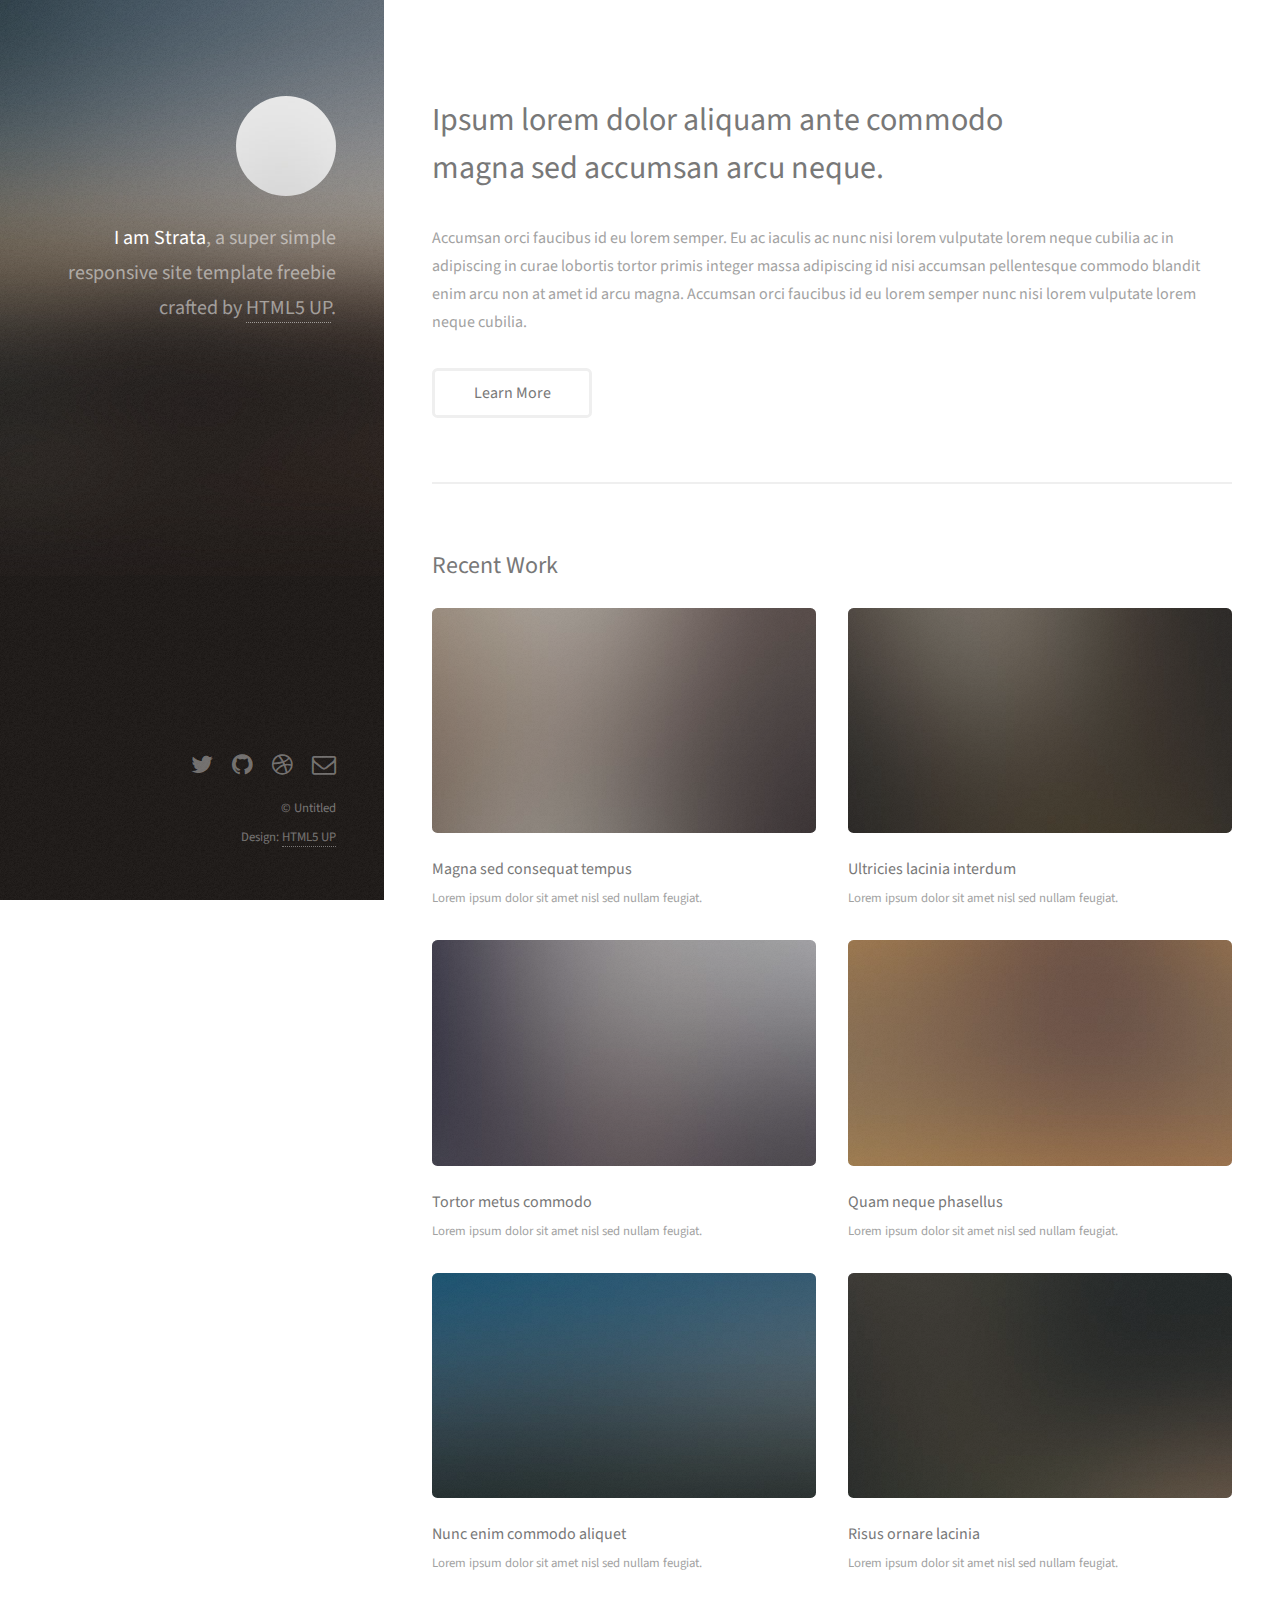
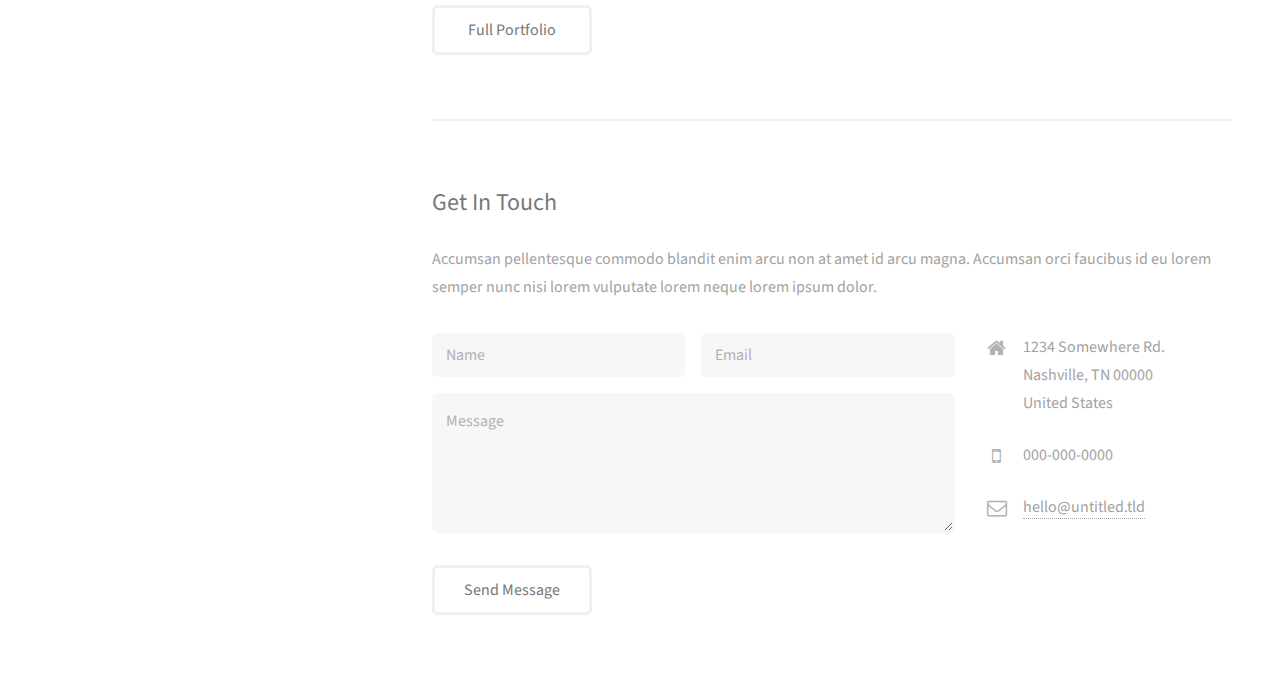
==== index.html @ 6b1bc1fa ":tada: initial commiy" ====
<!DOCTYPE HTML>
<!--
	Strata by HTML5 UP
	html5up.net | @ajlkn
	Free for personal and commercial use under the CCA 3.0 license (html5up.net/license)
-->
<html>
	<head>
		<title>Strata by HTML5 UP</title>
		<meta charset="utf-8" />
		<meta name="viewport" content="width=device-width, initial-scale=1, user-scalable=no" />
		<link rel="stylesheet" href="assets/css/main.css" />
	</head>
	<body class="is-preload">

		<!-- Header -->
			<header id="header">
				<div class="inner">
					<a href="#" class="image avatar"><img src="images/avatar.jpg" alt="" /></a>
					<h1><strong>I am Strata</strong>, a super simple<br />
					responsive site template freebie<br />
					crafted by <a href="http://html5up.net">HTML5 UP</a>.</h1>
				</div>
			</header>

		<!-- Main -->
			<div id="main">

				<!-- One -->
					<section id="one">
						<header class="major">
							<h2>Ipsum lorem dolor aliquam ante commodo<br />
							magna sed accumsan arcu neque.</h2>
						</header>
						<p>Accumsan orci faucibus id eu lorem semper. Eu ac iaculis ac nunc nisi lorem vulputate lorem neque cubilia ac in adipiscing in curae lobortis tortor primis integer massa adipiscing id nisi accumsan pellentesque commodo blandit enim arcu non at amet id arcu magna. Accumsan orci faucibus id eu lorem semper nunc nisi lorem vulputate lorem neque cubilia.</p>
						<ul class="actions">
							<li><a href="#" class="button">Learn More</a></li>
						</ul>
					</section>

				<!-- Two -->
					<section id="two">
						<h2>Recent Work</h2>
						<div class="row">
							<article class="col-6 col-12-xsmall work-item">
								<a href="images/fulls/01.jpg" class="image fit thumb"><img src="images/thumbs/01.jpg" alt="" /></a>
								<h3>Magna sed consequat tempus</h3>
								<p>Lorem ipsum dolor sit amet nisl sed nullam feugiat.</p>
							</article>
							<article class="col-6 col-12-xsmall work-item">
								<a href="images/fulls/02.jpg" class="image fit thumb"><img src="images/thumbs/02.jpg" alt="" /></a>
								<h3>Ultricies lacinia interdum</h3>
								<p>Lorem ipsum dolor sit amet nisl sed nullam feugiat.</p>
							</article>
							<article class="col-6 col-12-xsmall work-item">
								<a href="images/fulls/03.jpg" class="image fit thumb"><img src="images/thumbs/03.jpg" alt="" /></a>
								<h3>Tortor metus commodo</h3>
								<p>Lorem ipsum dolor sit amet nisl sed nullam feugiat.</p>
							</article>
							<article class="col-6 col-12-xsmall work-item">
								<a href="images/fulls/04.jpg" class="image fit thumb"><img src="images/thumbs/04.jpg" alt="" /></a>
								<h3>Quam neque phasellus</h3>
								<p>Lorem ipsum dolor sit amet nisl sed nullam feugiat.</p>
							</article>
							<article class="col-6 col-12-xsmall work-item">
								<a href="images/fulls/05.jpg" class="image fit thumb"><img src="images/thumbs/05.jpg" alt="" /></a>
								<h3>Nunc enim commodo aliquet</h3>
								<p>Lorem ipsum dolor sit amet nisl sed nullam feugiat.</p>
							</article>
							<article class="col-6 col-12-xsmall work-item">
								<a href="images/fulls/06.jpg" class="image fit thumb"><img src="images/thumbs/06.jpg" alt="" /></a>
								<h3>Risus ornare lacinia</h3>
								<p>Lorem ipsum dolor sit amet nisl sed nullam feugiat.</p>
							</article>
						</div>
						<ul class="actions">
							<li><a href="#" class="button">Full Portfolio</a></li>
						</ul>
					</section>

				<!-- Three -->
					<section id="three">
						<h2>Get In Touch</h2>
						<p>Accumsan pellentesque commodo blandit enim arcu non at amet id arcu magna. Accumsan orci faucibus id eu lorem semper nunc nisi lorem vulputate lorem neque lorem ipsum dolor.</p>
						<div class="row">
							<div class="col-8 col-12-small">
								<form method="post" action="#">
									<div class="row gtr-uniform gtr-50">
										<div class="col-6 col-12-xsmall"><input type="text" name="name" id="name" placeholder="Name" /></div>
										<div class="col-6 col-12-xsmall"><input type="email" name="email" id="email" placeholder="Email" /></div>
										<div class="col-12"><textarea name="message" id="message" placeholder="Message" rows="4"></textarea></div>
									</div>
								</form>
								<ul class="actions">
									<li><input type="submit" value="Send Message" /></li>
								</ul>
							</div>
							<div class="col-4 col-12-small">
								<ul class="labeled-icons">
									<li>
										<h3 class="icon fa-home"><span class="label">Address</span></h3>
										1234 Somewhere Rd.<br />
										Nashville, TN 00000<br />
										United States
									</li>
									<li>
										<h3 class="icon fa-mobile"><span class="label">Phone</span></h3>
										000-000-0000
									</li>
									<li>
										<h3 class="icon fa-envelope-o"><span class="label">Email</span></h3>
										<a href="#">hello@untitled.tld</a>
									</li>
								</ul>
							</div>
						</div>
					</section>

				<!-- Four -->
				<!--
					<section id="four">
						<h2>Elements</h2>

						<section>
							<h4>Text</h4>
							<p>This is <b>bold</b> and this is <strong>strong</strong>. This is <i>italic</i> and this is <em>emphasized</em>.
							This is <sup>superscript</sup> text and this is <sub>subscript</sub> text.
							This is <u>underlined</u> and this is code: <code>for (;;) { ... }</code>. Finally, <a href="#">this is a link</a>.</p>
							<hr />
							<header>
								<h4>Heading with a Subtitle</h4>
								<p>Lorem ipsum dolor sit amet nullam id egestas urna aliquam</p>
							</header>
							<p>Nunc lacinia ante nunc ac lobortis. Interdum adipiscing gravida odio porttitor sem non mi integer non faucibus ornare mi ut ante amet placerat aliquet. Volutpat eu sed ante lacinia sapien lorem accumsan varius montes viverra nibh in adipiscing blandit tempus accumsan.</p>
							<header>
								<h5>Heading with a Subtitle</h5>
								<p>Lorem ipsum dolor sit amet nullam id egestas urna aliquam</p>
							</header>
							<p>Nunc lacinia ante nunc ac lobortis. Interdum adipiscing gravida odio porttitor sem non mi integer non faucibus ornare mi ut ante amet placerat aliquet. Volutpat eu sed ante lacinia sapien lorem accumsan varius montes viverra nibh in adipiscing blandit tempus accumsan.</p>
							<hr />
							<h2>Heading Level 2</h2>
							<h3>Heading Level 3</h3>
							<h4>Heading Level 4</h4>
							<h5>Heading Level 5</h5>
							<h6>Heading Level 6</h6>
							<hr />
							<h5>Blockquote</h5>
							<blockquote>Fringilla nisl. Donec accumsan interdum nisi, quis tincidunt felis sagittis eget tempus euismod. Vestibulum ante ipsum primis in faucibus vestibulum. Blandit adipiscing eu felis iaculis volutpat ac adipiscing accumsan faucibus. Vestibulum ante ipsum primis in faucibus lorem ipsum dolor sit amet nullam adipiscing eu felis.</blockquote>
							<h5>Preformatted</h5>
							<pre><code>i = 0;

while (!deck.isInOrder()) {
print 'Iteration ' + i;
deck.shuffle();
i++;
}

print 'It took ' + i + ' iterations to sort the deck.';</code></pre>
						</section>

						<section>
							<h4>Lists</h4>
							<div class="row">
								<div class="col-6 col-12-xsmall">
									<h5>Unordered</h5>
									<ul>
										<li>Dolor pulvinar etiam magna etiam.</li>
										<li>Sagittis adipiscing lorem eleifend.</li>
										<li>Felis enim feugiat dolore viverra.</li>
									</ul>
									<h5>Alternate</h5>
									<ul class="alt">
										<li>Dolor pulvinar etiam magna etiam.</li>
										<li>Sagittis adipiscing lorem eleifend.</li>
										<li>Felis enim feugiat dolore viverra.</li>
									</ul>
								</div>
								<div class="col-6 col-12-xsmall">
									<h5>Ordered</h5>
									<ol>
										<li>Dolor pulvinar etiam magna etiam.</li>
										<li>Etiam vel felis at lorem sed viverra.</li>
										<li>Felis enim feugiat dolore viverra.</li>
										<li>Dolor pulvinar etiam magna etiam.</li>
										<li>Etiam vel felis at lorem sed viverra.</li>
										<li>Felis enim feugiat dolore viverra.</li>
									</ol>
									<h5>Icons</h5>
									<ul class="icons">
										<li><a href="#" class="icon fa-twitter"><span class="label">Twitter</span></a></li>
										<li><a href="#" class="icon fa-facebook"><span class="label">Facebook</span></a></li>
										<li><a href="#" class="icon fa-instagram"><span class="label">Instagram</span></a></li>
										<li><a href="#" class="icon fa-github"><span class="label">Github</span></a></li>
										<li><a href="#" class="icon fa-dribbble"><span class="label">Dribbble</span></a></li>
										<li><a href="#" class="icon fa-tumblr"><span class="label">Tumblr</span></a></li>
									</ul>
								</div>
							</div>
							<h5>Actions</h5>
							<ul class="actions">
								<li><a href="#" class="button primary">Default</a></li>
								<li><a href="#" class="button">Default</a></li>
							</ul>
							<ul class="actions small">
								<li><a href="#" class="button primary small">Small</a></li>
								<li><a href="#" class="button small">Small</a></li>
							</ul>
							<div class="row">
								<div class="col-6 col-12-small">
									<ul class="actions stacked">
										<li><a href="#" class="button primary">Default</a></li>
										<li><a href="#" class="button">Default</a></li>
									</ul>
								</div>
								<div class="col-6 col-12-small">
									<ul class="actions stacked">
										<li><a href="#" class="button primary small">Small</a></li>
										<li><a href="#" class="button small">Small</a></li>
									</ul>
								</div>
								<div class="col-6 col-12-small">
									<ul class="actions stacked">
										<li><a href="#" class="button primary fit">Default</a></li>
										<li><a href="#" class="button fit">Default</a></li>
									</ul>
								</div>
								<div class="col-6 col-12-small">
									<ul class="actions stacked">
										<li><a href="#" class="button primary small fit">Small</a></li>
										<li><a href="#" class="button small fit">Small</a></li>
									</ul>
								</div>
							</div>
						</section>

						<section>
							<h4>Table</h4>
							<h5>Default</h5>
							<div class="table-wrapper">
								<table>
									<thead>
										<tr>
											<th>Name</th>
											<th>Description</th>
											<th>Price</th>
										</tr>
									</thead>
									<tbody>
										<tr>
											<td>Item One</td>
											<td>Ante turpis integer aliquet porttitor.</td>
											<td>29.99</td>
										</tr>
										<tr>
											<td>Item Two</td>
											<td>Vis ac commodo adipiscing arcu aliquet.</td>
											<td>19.99</td>
										</tr>
										<tr>
											<td>Item Three</td>
											<td> Morbi faucibus arcu accumsan lorem.</td>
											<td>29.99</td>
										</tr>
										<tr>
											<td>Item Four</td>
											<td>Vitae integer tempus condimentum.</td>
											<td>19.99</td>
										</tr>
										<tr>
											<td>Item Five</td>
											<td>Ante turpis integer aliquet porttitor.</td>
											<td>29.99</td>
										</tr>
									</tbody>
									<tfoot>
										<tr>
											<td colspan="2"></td>
											<td>100.00</td>
										</tr>
									</tfoot>
								</table>
							</div>

							<h5>Alternate</h5>
							<div class="table-wrapper">
								<table class="alt">
									<thead>
										<tr>
											<th>Name</th>
											<th>Description</th>
											<th>Price</th>
										</tr>
									</thead>
									<tbody>
										<tr>
											<td>Item One</td>
											<td>Ante turpis integer aliquet porttitor.</td>
											<td>29.99</td>
										</tr>
										<tr>
											<td>Item Two</td>
											<td>Vis ac commodo adipiscing arcu aliquet.</td>
											<td>19.99</td>
										</tr>
										<tr>
											<td>Item Three</td>
											<td> Morbi faucibus arcu accumsan lorem.</td>
											<td>29.99</td>
										</tr>
										<tr>
											<td>Item Four</td>
											<td>Vitae integer tempus condimentum.</td>
											<td>19.99</td>
										</tr>
										<tr>
											<td>Item Five</td>
											<td>Ante turpis integer aliquet porttitor.</td>
											<td>29.99</td>
										</tr>
									</tbody>
									<tfoot>
										<tr>
											<td colspan="2"></td>
											<td>100.00</td>
										</tr>
									</tfoot>
								</table>
							</div>
						</section>

						<section>
							<h4>Buttons</h4>
							<ul class="actions">
								<li><a href="#" class="button primary">Primary</a></li>
								<li><a href="#" class="button">Default</a></li>
							</ul>
							<ul class="actions">
								<li><a href="#" class="button large">Large</a></li>
								<li><a href="#" class="button">Default</a></li>
								<li><a href="#" class="button small">Small</a></li>
							</ul>
							<ul class="actions fit">
								<li><a href="#" class="button primary fit">Fit</a></li>
								<li><a href="#" class="button fit">Fit</a></li>
							</ul>
							<ul class="actions fit small">
								<li><a href="#" class="button primary fit small">Fit + Small</a></li>
								<li><a href="#" class="button fit small">Fit + Small</a></li>
							</ul>
							<ul class="actions">
								<li><a href="#" class="button primary icon fa-download">Icon</a></li>
								<li><a href="#" class="button icon fa-download">Icon</a></li>
							</ul>
							<ul class="actions">
								<li><span class="button primary disabled">Primary</span></li>
								<li><span class="button disabled">Default</span></li>
							</ul>
						</section>

						<section>
							<h4>Form</h4>
							<form method="post" action="#">
								<div class="row gtr-uniform gtr-50">
									<div class="col-6 col-12-xsmall">
										<input type="text" name="demo-name" id="demo-name" value="" placeholder="Name" />
									</div>
									<div class="col-6 col-12-xsmall">
										<input type="email" name="demo-email" id="demo-email" value="" placeholder="Email" />
									</div>
									<div class="col-12">
										<select name="demo-category" id="demo-category">
											<option value="">- Category -</option>
											<option value="1">Manufacturing</option>
											<option value="1">Shipping</option>
											<option value="1">Administration</option>
											<option value="1">Human Resources</option>
										</select>
									</div>
									<div class="col-4 col-12-small">
										<input type="radio" id="demo-priority-low" name="demo-priority" checked>
										<label for="demo-priority-low">Low Priority</label>
									</div>
									<div class="col-4 col-12-small">
										<input type="radio" id="demo-priority-normal" name="demo-priority">
										<label for="demo-priority-normal">Normal Priority</label>
									</div>
									<div class="col-4 col-12-small">
										<input type="radio" id="demo-priority-high" name="demo-priority">
										<label for="demo-priority-high">High Priority</label>
									</div>
									<div class="col-6 col-12-small">
										<input type="checkbox" id="demo-copy" name="demo-copy">
										<label for="demo-copy">Email me a copy of this message</label>
									</div>
									<div class="col-6 col-12-small">
										<input type="checkbox" id="demo-human" name="demo-human" checked>
										<label for="demo-human">I am a human and not a robot</label>
									</div>
									<div class="col-12">
										<textarea name="demo-message" id="demo-message" placeholder="Enter your message" rows="6"></textarea>
									</div>
									<div class="col-12">
										<ul class="actions">
											<li><input type="submit" value="Send Message" class="primary" /></li>
											<li><input type="reset" value="Reset" /></li>
										</ul>
									</div>
								</div>
							</form>
						</section>

						<section>
							<h4>Image</h4>
							<h5>Fit</h5>
							<div class="box alt">
								<div class="row gtr-50 gtr-uniform">
									<div class="col-12"><span class="image fit"><img src="images/fulls/05.jpg" alt="" /></span></div>
									<div class="col-4"><span class="image fit"><img src="images/thumbs/01.jpg" alt="" /></span></div>
									<div class="col-4"><span class="image fit"><img src="images/thumbs/02.jpg" alt="" /></span></div>
									<div class="col-4"><span class="image fit"><img src="images/thumbs/03.jpg" alt="" /></span></div>
									<div class="col-4"><span class="image fit"><img src="images/thumbs/04.jpg" alt="" /></span></div>
									<div class="col-4"><span class="image fit"><img src="images/thumbs/05.jpg" alt="" /></span></div>
									<div class="col-4"><span class="image fit"><img src="images/thumbs/06.jpg" alt="" /></span></div>
									<div class="col-4"><span class="image fit"><img src="images/thumbs/03.jpg" alt="" /></span></div>
									<div class="col-4"><span class="image fit"><img src="images/thumbs/02.jpg" alt="" /></span></div>
									<div class="col-4"><span class="image fit"><img src="images/thumbs/01.jpg" alt="" /></span></div>
								</div>
							</div>
							<h5>Left &amp; Right</h5>
							<p><span class="image left"><img src="images/avatar.jpg" alt="" /></span>Fringilla nisl. Donec accumsan interdum nisi, quis tincidunt felis sagittis eget. tempus euismod. Vestibulum ante ipsum primis in faucibus vestibulum. Blandit adipiscing eu felis iaculis volutpat ac adipiscing accumsan eu faucibus. Integer ac pellentesque praesent tincidunt felis sagittis eget. tempus euismod. Vestibulum ante ipsum primis in faucibus vestibulum. Blandit adipiscing eu felis iaculis volutpat ac adipiscing accumsan eu faucibus. Integer ac pellentesque praesent. Donec accumsan interdum nisi, quis tincidunt felis sagittis eget. tempus euismod. Vestibulum ante ipsum primis in faucibus vestibulum. Blandit adipiscing eu felis iaculis volutpat ac adipiscing accumsan eu faucibus. Integer ac pellentesque praesent tincidunt felis sagittis eget. tempus euismod. Vestibulum ante ipsum primis in faucibus vestibulum. Blandit adipiscing eu felis iaculis volutpat ac adipiscing accumsan eu faucibus. Integer ac pellentesque praesent.</p>
							<p><span class="image right"><img src="images/avatar.jpg" alt="" /></span>Fringilla nisl. Donec accumsan interdum nisi, quis tincidunt felis sagittis eget. tempus euismod. Vestibulum ante ipsum primis in faucibus vestibulum. Blandit adipiscing eu felis iaculis volutpat ac adipiscing accumsan eu faucibus. Integer ac pellentesque praesent tincidunt felis sagittis eget. tempus euismod. Vestibulum ante ipsum primis in faucibus vestibulum. Blandit adipiscing eu felis iaculis volutpat ac adipiscing accumsan eu faucibus. Integer ac pellentesque praesent. Donec accumsan interdum nisi, quis tincidunt felis sagittis eget. tempus euismod. Vestibulum ante ipsum primis in faucibus vestibulum. Blandit adipiscing eu felis iaculis volutpat ac adipiscing accumsan eu faucibus. Integer ac pellentesque praesent tincidunt felis sagittis eget. tempus euismod. Vestibulum ante ipsum primis in faucibus vestibulum. Blandit adipiscing eu felis iaculis volutpat ac adipiscing accumsan eu faucibus. Integer ac pellentesque praesent.</p>
						</section>

					</section>
				-->

			</div>

		<!-- Footer -->
			<footer id="footer">
				<div class="inner">
					<ul class="icons">
						<li><a href="#" class="icon fa-twitter"><span class="label">Twitter</span></a></li>
						<li><a href="#" class="icon fa-github"><span class="label">Github</span></a></li>
						<li><a href="#" class="icon fa-dribbble"><span class="label">Dribbble</span></a></li>
						<li><a href="#" class="icon fa-envelope-o"><span class="label">Email</span></a></li>
					</ul>
					<ul class="copyright">
						<li>&copy; Untitled</li><li>Design: <a href="http://html5up.net">HTML5 UP</a></li>
					</ul>
				</div>
			</footer>

		<!-- Scripts -->
			<script src="assets/js/jquery.min.js"></script>
			<script src="assets/js/jquery.poptrox.min.js"></script>
			<script src="assets/js/browser.min.js"></script>
			<script src="assets/js/breakpoints.min.js"></script>
			<script src="assets/js/util.js"></script>
			<script src="assets/js/main.js"></script>

	</body>
</html>
---- assets/css/main.css ----
@import url("font-awesome.min.css");
@import url("https://fonts.googleapis.com/css?family=Source+Sans+Pro:400,400italic");

/*
	Strata by HTML5 UP
	html5up.net | @ajlkn
	Free for personal and commercial use under the CCA 3.0 license (html5up.net/license)
*/

html, body, div, span, applet, object,
iframe, h1, h2, h3, h4, h5, h6, p, blockquote,
pre, a, abbr, acronym, address, big, cite,
code, del, dfn, em, img, ins, kbd, q, s, samp,
small, strike, strong, sub, sup, tt, var, b,
u, i, center, dl, dt, dd, ol, ul, li, fieldset,
form, label, legend, table, caption, tbody,
tfoot, thead, tr, th, td, article, aside,
canvas, details, embed, figure, figcaption,
footer, header, hgroup, menu, nav, output, ruby,
section, summary, time, mark, audio, video {
	margin: 0;
	padding: 0;
	border: 0;
	font-size: 100%;
	font: inherit;
	vertical-align: baseline;}

article, aside, details, figcaption, figure,
footer, header, hgroup, menu, nav, section {
	display: block;}

body {
	line-height: 1;
}

ol, ul {
	list-style: none;
}

blockquote, q {
	quotes: none;
}

	blockquote:before, blockquote:after, q:before, q:after {
		content: '';
		content: none;
	}

table {
	border-collapse: collapse;
	border-spacing: 0;
}

body {
	-webkit-text-size-adjust: none;
}

mark {
	background-color: transparent;
	color: inherit;
}

input::-moz-focus-inner {
	border: 0;
	padding: 0;
}

input, select, textarea {
	-moz-appearance: none;
	-webkit-appearance: none;
	-ms-appearance: none;
	appearance: none;
}

/* Basic */

	html {
		box-sizing: border-box;
	}

	*, *:before, *:after {
		box-sizing: inherit;
	}

	body {
		background: #fff;
	}

		body.is-preload *, body.is-preload *:before, body.is-preload *:after {
			-moz-animation: none !important;
			-webkit-animation: none !important;
			-ms-animation: none !important;
			animation: none !important;
			-moz-transition: none !important;
			-webkit-transition: none !important;
			-ms-transition: none !important;
			transition: none !important;
		}

	body, input, select, textarea {
		color: #a2a2a2;
		font-family: "Source Sans Pro", Helvetica, sans-serif;
		font-size: 16pt;
		font-weight: 400;
		line-height: 1.75em;
	}

	a {
		-moz-transition: color 0.2s ease-in-out, border-color 0.2s ease-in-out;
		-webkit-transition: color 0.2s ease-in-out, border-color 0.2s ease-in-out;
		-ms-transition: color 0.2s ease-in-out, border-color 0.2s ease-in-out;
		transition: color 0.2s ease-in-out, border-color 0.2s ease-in-out;
		border-bottom: dotted 1px;
		color: #49bf9d;
		text-decoration: none;
	}

		a:hover {
			border-bottom-color: transparent;
			color: #49bf9d !important;
			text-decoration: none;
		}

	strong, b {
		color: #787878;
		font-weight: 400;
	}

	em, i {
		font-style: italic;
	}

	p {
		margin: 0 0 2em 0;
	}

	h1, h2, h3, h4, h5, h6 {
		color: #787878;
		font-weight: 400;
		line-height: 1em;
		margin: 0 0 1em 0;
	}

		h1 a, h2 a, h3 a, h4 a, h5 a, h6 a {
			color: inherit;
			text-decoration: none;
		}

	h1 {
		font-size: 2em;
		line-height: 1.5em;
	}

	h2 {
		font-size: 1.5em;
		line-height: 1.5em;
	}

	h3 {
		font-size: 1.25em;
		line-height: 1.5em;
	}

	h4 {
		font-size: 1.1em;
		line-height: 1.5em;
	}

	h5 {
		font-size: 0.9em;
		line-height: 1.5em;
	}

	h6 {
		font-size: 0.7em;
		line-height: 1.5em;
	}

	sub {
		font-size: 0.8em;
		position: relative;
		top: 0.5em;
	}

	sup {
		font-size: 0.8em;
		position: relative;
		top: -0.5em;
	}

	hr {
		border: 0;
		border-bottom: solid 2px #efefef;
		margin: 2em 0;
	}

		hr.major {
			margin: 3em 0;
		}

	blockquote {
		border-left: solid 6px #efefef;
		font-style: italic;
		margin: 0 0 2em 0;
		padding: 0.5em 0 0.5em 1.5em;
	}

	code {
		background: #f7f7f7;
		border-radius: 0.35em;
		border: solid 2px #efefef;
		font-family: "Courier New", monospace;
		font-size: 0.9em;
		margin: 0 0.25em;
		padding: 0.25em 0.65em;
	}

	pre {
		-webkit-overflow-scrolling: touch;
		font-family: "Courier New", monospace;
		font-size: 0.9em;
		margin: 0 0 2em 0;
	}

		pre code {
			display: block;
			line-height: 1.75em;
			padding: 1em 1.5em;
			overflow-x: auto;
		}

	.align-left {
		text-align: left;
	}

	.align-center {
		text-align: center;
	}

	.align-right {
		text-align: right;
	}

/* Container */

	.container {
		margin: 0 auto;
		max-width: calc(100% - 4em);
		width: 100%;
	}

		.container.xsmall {
			width: 25%;
		}

		.container.small {
			width: 50%;
		}

		.container.medium {
			width: 75%;
		}

		.container.large {
			width: 125%;
		}

		.container.xlarge {
			width: 150%;
		}

		.container.max {
			width: 100%;
		}

		@media screen and (max-width: 980px) {

			.container {
				width: 100% !important;
				max-width: 100% !important;
			}

		}

		@media screen and (max-width: 480px) {

			.container {
				max-width: calc(100% - 3em);
			}

		}

/* Row */

	.row {
		display: flex;
		flex-wrap: wrap;
		box-sizing: border-box;
		align-items: stretch;
	}

		.row > * {
			box-sizing: border-box;
		}

		.row.gtr-uniform > * > :last-child {
			margin-bottom: 0;
		}

		.row.aln-left {
			justify-content: flex-start;
		}

		.row.aln-center {
			justify-content: center;
		}

		.row.aln-right {
			justify-content: flex-end;
		}

		.row.aln-top {
			align-items: flex-start;
		}

		.row.aln-middle {
			align-items: center;
		}

		.row.aln-bottom {
			align-items: flex-end;
		}

		.row > .imp {
			order: -1;
		}

		.row > .col-1 {
			width: 8.3333333333%;
		}

		.row > .off-1 {
			margin-left: 8.3333333333%;
		}

		.row > .col-2 {
			width: 16.6666666667%;
		}

		.row > .off-2 {
			margin-left: 16.6666666667%;
		}

		.row > .col-3 {
			width: 25%;
		}

		.row > .off-3 {
			margin-left: 25%;
		}

		.row > .col-4 {
			width: 33.3333333333%;
		}

		.row > .off-4 {
			margin-left: 33.3333333333%;
		}

		.row > .col-5 {
			width: 41.6666666667%;
		}

		.row > .off-5 {
			margin-left: 41.6666666667%;
		}

		.row > .col-6 {
			width: 50%;
		}

		.row > .off-6 {
			margin-left: 50%;
		}

		.row > .col-7 {
			width: 58.3333333333%;
		}

		.row > .off-7 {
			margin-left: 58.3333333333%;
		}

		.row > .col-8 {
			width: 66.6666666667%;
		}

		.row > .off-8 {
			margin-left: 66.6666666667%;
		}

		.row > .col-9 {
			width: 75%;
		}

		.row > .off-9 {
			margin-left: 75%;
		}

		.row > .col-10 {
			width: 83.3333333333%;
		}

		.row > .off-10 {
			margin-left: 83.3333333333%;
		}

		.row > .col-11 {
			width: 91.6666666667%;
		}

		.row > .off-11 {
			margin-left: 91.6666666667%;
		}

		.row > .col-12 {
			width: 100%;
		}

		.row > .off-12 {
			margin-left: 100%;
		}

		.row.gtr-0 {
			margin-top: 0;
			margin-left: 0em;
		}

			.row.gtr-0 > * {
				padding: 0 0 0 0em;
			}

			.row.gtr-0.gtr-uniform {
				margin-top: 0em;
			}

				.row.gtr-0.gtr-uniform > * {
					padding-top: 0em;
				}

		.row.gtr-25 {
			margin-top: 0;
			margin-left: -0.625em;
		}

			.row.gtr-25 > * {
				padding: 0 0 0 0.625em;
			}

			.row.gtr-25.gtr-uniform {
				margin-top: -0.625em;
			}

				.row.gtr-25.gtr-uniform > * {
					padding-top: 0.625em;
				}

		.row.gtr-50 {
			margin-top: 0;
			margin-left: -1.25em;
		}

			.row.gtr-50 > * {
				padding: 0 0 0 1.25em;
			}

			.row.gtr-50.gtr-uniform {
				margin-top: -1.25em;
			}

				.row.gtr-50.gtr-uniform > * {
					padding-top: 1.25em;
				}

		.row {
			margin-top: 0;
			margin-left: -2.5em;
		}

			.row > * {
				padding: 0 0 0 2.5em;
			}

			.row.gtr-uniform {
				margin-top: -2.5em;
			}

				.row.gtr-uniform > * {
					padding-top: 2.5em;
				}

		.row.gtr-150 {
			margin-top: 0;
			margin-left: -3.75em;
		}

			.row.gtr-150 > * {
				padding: 0 0 0 3.75em;
			}

			.row.gtr-150.gtr-uniform {
				margin-top: -3.75em;
			}

				.row.gtr-150.gtr-uniform > * {
					padding-top: 3.75em;
				}

		.row.gtr-200 {
			margin-top: 0;
			margin-left: -5em;
		}

			.row.gtr-200 > * {
				padding: 0 0 0 5em;
			}

			.row.gtr-200.gtr-uniform {
				margin-top: -5em;
			}

				.row.gtr-200.gtr-uniform > * {
					padding-top: 5em;
				}

		@media screen and (max-width: 1800px) {

			.row {
				display: flex;
				flex-wrap: wrap;
				box-sizing: border-box;
				align-items: stretch;
			}

				.row > * {
					box-sizing: border-box;
				}

				.row.gtr-uniform > * > :last-child {
					margin-bottom: 0;
				}

				.row.aln-left {
					justify-content: flex-start;
				}

				.row.aln-center {
					justify-content: center;
				}

				.row.aln-right {
					justify-content: flex-end;
				}

				.row.aln-top {
					align-items: flex-start;
				}

				.row.aln-middle {
					align-items: center;
				}

				.row.aln-bottom {
					align-items: flex-end;
				}

				.row > .imp-xlarge {
					order: -1;
				}

				.row > .col-1-xlarge {
					width: 8.3333333333%;
				}

				.row > .off-1-xlarge {
					margin-left: 8.3333333333%;
				}

				.row > .col-2-xlarge {
					width: 16.6666666667%;
				}

				.row > .off-2-xlarge {
					margin-left: 16.6666666667%;
				}

				.row > .col-3-xlarge {
					width: 25%;
				}

				.row > .off-3-xlarge {
					margin-left: 25%;
				}

				.row > .col-4-xlarge {
					width: 33.3333333333%;
				}

				.row > .off-4-xlarge {
					margin-left: 33.3333333333%;
				}

				.row > .col-5-xlarge {
					width: 41.6666666667%;
				}

				.row > .off-5-xlarge {
					margin-left: 41.6666666667%;
				}

				.row > .col-6-xlarge {
					width: 50%;
				}

				.row > .off-6-xlarge {
					margin-left: 50%;
				}

				.row > .col-7-xlarge {
					width: 58.3333333333%;
				}

				.row > .off-7-xlarge {
					margin-left: 58.3333333333%;
				}

				.row > .col-8-xlarge {
					width: 66.6666666667%;
				}

				.row > .off-8-xlarge {
					margin-left: 66.6666666667%;
				}

				.row > .col-9-xlarge {
					width: 75%;
				}

				.row > .off-9-xlarge {
					margin-left: 75%;
				}

				.row > .col-10-xlarge {
					width: 83.3333333333%;
				}

				.row > .off-10-xlarge {
					margin-left: 83.3333333333%;
				}

				.row > .col-11-xlarge {
					width: 91.6666666667%;
				}

				.row > .off-11-xlarge {
					margin-left: 91.6666666667%;
				}

				.row > .col-12-xlarge {
					width: 100%;
				}

				.row > .off-12-xlarge {
					margin-left: 100%;
				}

				.row.gtr-0 {
					margin-top: 0;
					margin-left: 0em;
				}

					.row.gtr-0 > * {
						padding: 0 0 0 0em;
					}

					.row.gtr-0.gtr-uniform {
						margin-top: 0em;
					}

						.row.gtr-0.gtr-uniform > * {
							padding-top: 0em;
						}

				.row.gtr-25 {
					margin-top: 0;
					margin-left: -0.625em;
				}

					.row.gtr-25 > * {
						padding: 0 0 0 0.625em;
					}

					.row.gtr-25.gtr-uniform {
						margin-top: -0.625em;
					}

						.row.gtr-25.gtr-uniform > * {
							padding-top: 0.625em;
						}

				.row.gtr-50 {
					margin-top: 0;
					margin-left: -1.25em;
				}

					.row.gtr-50 > * {
						padding: 0 0 0 1.25em;
					}

					.row.gtr-50.gtr-uniform {
						margin-top: -1.25em;
					}

						.row.gtr-50.gtr-uniform > * {
							padding-top: 1.25em;
						}

				.row {
					margin-top: 0;
					margin-left: -2.5em;
				}

					.row > * {
						padding: 0 0 0 2.5em;
					}

					.row.gtr-uniform {
						margin-top: -2.5em;
					}

						.row.gtr-uniform > * {
							padding-top: 2.5em;
						}

				.row.gtr-150 {
					margin-top: 0;
					margin-left: -3.75em;
				}

					.row.gtr-150 > * {
						padding: 0 0 0 3.75em;
					}

					.row.gtr-150.gtr-uniform {
						margin-top: -3.75em;
					}

						.row.gtr-150.gtr-uniform > * {
							padding-top: 3.75em;
						}

				.row.gtr-200 {
					margin-top: 0;
					margin-left: -5em;
				}

					.row.gtr-200 > * {
						padding: 0 0 0 5em;
					}

					.row.gtr-200.gtr-uniform {
						margin-top: -5em;
					}

						.row.gtr-200.gtr-uniform > * {
							padding-top: 5em;
						}

		}

		@media screen and (max-width: 1280px) {

			.row {
				display: flex;
				flex-wrap: wrap;
				box-sizing: border-box;
				align-items: stretch;
			}

				.row > * {
					box-sizing: border-box;
				}

				.row.gtr-uniform > * > :last-child {
					margin-bottom: 0;
				}

				.row.aln-left {
					justify-content: flex-start;
				}

				.row.aln-center {
					justify-content: center;
				}

				.row.aln-right {
					justify-content: flex-end;
				}

				.row.aln-top {
					align-items: flex-start;
				}

				.row.aln-middle {
					align-items: center;
				}

				.row.aln-bottom {
					align-items: flex-end;
				}

				.row > .imp-large {
					order: -1;
				}

				.row > .col-1-large {
					width: 8.3333333333%;
				}

				.row > .off-1-large {
					margin-left: 8.3333333333%;
				}

				.row > .col-2-large {
					width: 16.6666666667%;
				}

				.row > .off-2-large {
					margin-left: 16.6666666667%;
				}

				.row > .col-3-large {
					width: 25%;
				}

				.row > .off-3-large {
					margin-left: 25%;
				}

				.row > .col-4-large {
					width: 33.3333333333%;
				}

				.row > .off-4-large {
					margin-left: 33.3333333333%;
				}

				.row > .col-5-large {
					width: 41.6666666667%;
				}

				.row > .off-5-large {
					margin-left: 41.6666666667%;
				}

				.row > .col-6-large {
					width: 50%;
				}

				.row > .off-6-large {
					margin-left: 50%;
				}

				.row > .col-7-large {
					width: 58.3333333333%;
				}

				.row > .off-7-large {
					margin-left: 58.3333333333%;
				}

				.row > .col-8-large {
					width: 66.6666666667%;
				}

				.row > .off-8-large {
					margin-left: 66.6666666667%;
				}

				.row > .col-9-large {
					width: 75%;
				}

				.row > .off-9-large {
					margin-left: 75%;
				}

				.row > .col-10-large {
					width: 83.3333333333%;
				}

				.row > .off-10-large {
					margin-left: 83.3333333333%;
				}

				.row > .col-11-large {
					width: 91.6666666667%;
				}

				.row > .off-11-large {
					margin-left: 91.6666666667%;
				}

				.row > .col-12-large {
					width: 100%;
				}

				.row > .off-12-large {
					margin-left: 100%;
				}

				.row.gtr-0 {
					margin-top: 0;
					margin-left: 0em;
				}

					.row.gtr-0 > * {
						padding: 0 0 0 0em;
					}

					.row.gtr-0.gtr-uniform {
						margin-top: 0em;
					}

						.row.gtr-0.gtr-uniform > * {
							padding-top: 0em;
						}

				.row.gtr-25 {
					margin-top: 0;
					margin-left: -0.5em;
				}

					.row.gtr-25 > * {
						padding: 0 0 0 0.5em;
					}

					.row.gtr-25.gtr-uniform {
						margin-top: -0.5em;
					}

						.row.gtr-25.gtr-uniform > * {
							padding-top: 0.5em;
						}

				.row.gtr-50 {
					margin-top: 0;
					margin-left: -1em;
				}

					.row.gtr-50 > * {
						padding: 0 0 0 1em;
					}

					.row.gtr-50.gtr-uniform {
						margin-top: -1em;
					}

						.row.gtr-50.gtr-uniform > * {
							padding-top: 1em;
						}

				.row {
					margin-top: 0;
					margin-left: -2em;
				}

					.row > * {
						padding: 0 0 0 2em;
					}

					.row.gtr-uniform {
						margin-top: -2em;
					}

						.row.gtr-uniform > * {
							padding-top: 2em;
						}

				.row.gtr-150 {
					margin-top: 0;
					margin-left: -3em;
				}

					.row.gtr-150 > * {
						padding: 0 0 0 3em;
					}

					.row.gtr-150.gtr-uniform {
						margin-top: -3em;
					}

						.row.gtr-150.gtr-uniform > * {
							padding-top: 3em;
						}

				.row.gtr-200 {
					margin-top: 0;
					margin-left: -4em;
				}

					.row.gtr-200 > * {
						padding: 0 0 0 4em;
					}

					.row.gtr-200.gtr-uniform {
						margin-top: -4em;
					}

						.row.gtr-200.gtr-uniform > * {
							padding-top: 4em;
						}

		}

		@media screen and (max-width: 980px) {

			.row {
				display: flex;
				flex-wrap: wrap;
				box-sizing: border-box;
				align-items: stretch;
			}

				.row > * {
					box-sizing: border-box;
				}

				.row.gtr-uniform > * > :last-child {
					margin-bottom: 0;
				}

				.row.aln-left {
					justify-content: flex-start;
				}

				.row.aln-center {
					justify-content: center;
				}

				.row.aln-right {
					justify-content: flex-end;
				}

				.row.aln-top {
					align-items: flex-start;
				}

				.row.aln-middle {
					align-items: center;
				}

				.row.aln-bottom {
					align-items: flex-end;
				}

				.row > .imp-medium {
					order: -1;
				}

				.row > .col-1-medium {
					width: 8.3333333333%;
				}

				.row > .off-1-medium {
					margin-left: 8.3333333333%;
				}

				.row > .col-2-medium {
					width: 16.6666666667%;
				}

				.row > .off-2-medium {
					margin-left: 16.6666666667%;
				}

				.row > .col-3-medium {
					width: 25%;
				}

				.row > .off-3-medium {
					margin-left: 25%;
				}

				.row > .col-4-medium {
					width: 33.3333333333%;
				}

				.row > .off-4-medium {
					margin-left: 33.3333333333%;
				}

				.row > .col-5-medium {
					width: 41.6666666667%;
				}

				.row > .off-5-medium {
					margin-left: 41.6666666667%;
				}

				.row > .col-6-medium {
					width: 50%;
				}

				.row > .off-6-medium {
					margin-left: 50%;
				}

				.row > .col-7-medium {
					width: 58.3333333333%;
				}

				.row > .off-7-medium {
					margin-left: 58.3333333333%;
				}

				.row > .col-8-medium {
					width: 66.6666666667%;
				}

				.row > .off-8-medium {
					margin-left: 66.6666666667%;
				}

				.row > .col-9-medium {
					width: 75%;
				}

				.row > .off-9-medium {
					margin-left: 75%;
				}

				.row > .col-10-medium {
					width: 83.3333333333%;
				}

				.row > .off-10-medium {
					margin-left: 83.3333333333%;
				}

				.row > .col-11-medium {
					width: 91.6666666667%;
				}

				.row > .off-11-medium {
					margin-left: 91.6666666667%;
				}

				.row > .col-12-medium {
					width: 100%;
				}

				.row > .off-12-medium {
					margin-left: 100%;
				}

				.row.gtr-0 {
					margin-top: 0;
					margin-left: 0em;
				}

					.row.gtr-0 > * {
						padding: 0 0 0 0em;
					}

					.row.gtr-0.gtr-uniform {
						margin-top: 0em;
					}

						.row.gtr-0.gtr-uniform > * {
							padding-top: 0em;
						}

				.row.gtr-25 {
					margin-top: 0;
					margin-left: -0.5em;
				}

					.row.gtr-25 > * {
						padding: 0 0 0 0.5em;
					}

					.row.gtr-25.gtr-uniform {
						margin-top: -0.5em;
					}

						.row.gtr-25.gtr-uniform > * {
							padding-top: 0.5em;
						}

				.row.gtr-50 {
					margin-top: 0;
					margin-left: -1em;
				}

					.row.gtr-50 > * {
						padding: 0 0 0 1em;
					}

					.row.gtr-50.gtr-uniform {
						margin-top: -1em;
					}

						.row.gtr-50.gtr-uniform > * {
							padding-top: 1em;
						}

				.row {
					margin-top: 0;
					margin-left: -2em;
				}

					.row > * {
						padding: 0 0 0 2em;
					}

					.row.gtr-uniform {
						margin-top: -2em;
					}

						.row.gtr-uniform > * {
							padding-top: 2em;
						}

				.row.gtr-150 {
					margin-top: 0;
					margin-left: -3em;
				}

					.row.gtr-150 > * {
						padding: 0 0 0 3em;
					}

					.row.gtr-150.gtr-uniform {
						margin-top: -3em;
					}

						.row.gtr-150.gtr-uniform > * {
							padding-top: 3em;
						}

				.row.gtr-200 {
					margin-top: 0;
					margin-left: -4em;
				}

					.row.gtr-200 > * {
						padding: 0 0 0 4em;
					}

					.row.gtr-200.gtr-uniform {
						margin-top: -4em;
					}

						.row.gtr-200.gtr-uniform > * {
							padding-top: 4em;
						}

		}

		@media screen and (max-width: 736px) {

			.row {
				display: flex;
				flex-wrap: wrap;
				box-sizing: border-box;
				align-items: stretch;
			}

				.row > * {
					box-sizing: border-box;
				}

				.row.gtr-uniform > * > :last-child {
					margin-bottom: 0;
				}

				.row.aln-left {
					justify-content: flex-start;
				}

				.row.aln-center {
					justify-content: center;
				}

				.row.aln-right {
					justify-content: flex-end;
				}

				.row.aln-top {
					align-items: flex-start;
				}

				.row.aln-middle {
					align-items: center;
				}

				.row.aln-bottom {
					align-items: flex-end;
				}

				.row > .imp-small {
					order: -1;
				}

				.row > .col-1-small {
					width: 8.3333333333%;
				}

				.row > .off-1-small {
					margin-left: 8.3333333333%;
				}

				.row > .col-2-small {
					width: 16.6666666667%;
				}

				.row > .off-2-small {
					margin-left: 16.6666666667%;
				}

				.row > .col-3-small {
					width: 25%;
				}

				.row > .off-3-small {
					margin-left: 25%;
				}

				.row > .col-4-small {
					width: 33.3333333333%;
				}

				.row > .off-4-small {
					margin-left: 33.3333333333%;
				}

				.row > .col-5-small {
					width: 41.6666666667%;
				}

				.row > .off-5-small {
					margin-left: 41.6666666667%;
				}

				.row > .col-6-small {
					width: 50%;
				}

				.row > .off-6-small {
					margin-left: 50%;
				}

				.row > .col-7-small {
					width: 58.3333333333%;
				}

				.row > .off-7-small {
					margin-left: 58.3333333333%;
				}

				.row > .col-8-small {
					width: 66.6666666667%;
				}

				.row > .off-8-small {
					margin-left: 66.6666666667%;
				}

				.row > .col-9-small {
					width: 75%;
				}

				.row > .off-9-small {
					margin-left: 75%;
				}

				.row > .col-10-small {
					width: 83.3333333333%;
				}

				.row > .off-10-small {
					margin-left: 83.3333333333%;
				}

				.row > .col-11-small {
					width: 91.6666666667%;
				}

				.row > .off-11-small {
					margin-left: 91.6666666667%;
				}

				.row > .col-12-small {
					width: 100%;
				}

				.row > .off-12-small {
					margin-left: 100%;
				}

				.row.gtr-0 {
					margin-top: 0;
					margin-left: 0em;
				}

					.row.gtr-0 > * {
						padding: 0 0 0 0em;
					}

					.row.gtr-0.gtr-uniform {
						margin-top: 0em;
					}

						.row.gtr-0.gtr-uniform > * {
							padding-top: 0em;
						}

				.row.gtr-25 {
					margin-top: 0;
					margin-left: -0.375em;
				}

					.row.gtr-25 > * {
						padding: 0 0 0 0.375em;
					}

					.row.gtr-25.gtr-uniform {
						margin-top: -0.375em;
					}

						.row.gtr-25.gtr-uniform > * {
							padding-top: 0.375em;
						}

				.row.gtr-50 {
					margin-top: 0;
					margin-left: -0.75em;
				}

					.row.gtr-50 > * {
						padding: 0 0 0 0.75em;
					}

					.row.gtr-50.gtr-uniform {
						margin-top: -0.75em;
					}

						.row.gtr-50.gtr-uniform > * {
							padding-top: 0.75em;
						}

				.row {
					margin-top: 0;
					margin-left: -1.5em;
				}

					.row > * {
						padding: 0 0 0 1.5em;
					}

					.row.gtr-uniform {
						margin-top: -1.5em;
					}

						.row.gtr-uniform > * {
							padding-top: 1.5em;
						}

				.row.gtr-150 {
					margin-top: 0;
					margin-left: -2.25em;
				}

					.row.gtr-150 > * {
						padding: 0 0 0 2.25em;
					}

					.row.gtr-150.gtr-uniform {
						margin-top: -2.25em;
					}

						.row.gtr-150.gtr-uniform > * {
							padding-top: 2.25em;
						}

				.row.gtr-200 {
					margin-top: 0;
					margin-left: -3em;
				}

					.row.gtr-200 > * {
						padding: 0 0 0 3em;
					}

					.row.gtr-200.gtr-uniform {
						margin-top: -3em;
					}

						.row.gtr-200.gtr-uniform > * {
							padding-top: 3em;
						}

		}

		@media screen and (max-width: 480px) {

			.row {
				display: flex;
				flex-wrap: wrap;
				box-sizing: border-box;
				align-items: stretch;
			}

				.row > * {
					box-sizing: border-box;
				}

				.row.gtr-uniform > * > :last-child {
					margin-bottom: 0;
				}

				.row.aln-left {
					justify-content: flex-start;
				}

				.row.aln-center {
					justify-content: center;
				}

				.row.aln-right {
					justify-content: flex-end;
				}

				.row.aln-top {
					align-items: flex-start;
				}

				.row.aln-middle {
					align-items: center;
				}

				.row.aln-bottom {
					align-items: flex-end;
				}

				.row > .imp-xsmall {
					order: -1;
				}

				.row > .col-1-xsmall {
					width: 8.3333333333%;
				}

				.row > .off-1-xsmall {
					margin-left: 8.3333333333%;
				}

				.row > .col-2-xsmall {
					width: 16.6666666667%;
				}

				.row > .off-2-xsmall {
					margin-left: 16.6666666667%;
				}

				.row > .col-3-xsmall {
					width: 25%;
				}

				.row > .off-3-xsmall {
					margin-left: 25%;
				}

				.row > .col-4-xsmall {
					width: 33.3333333333%;
				}

				.row > .off-4-xsmall {
					margin-left: 33.3333333333%;
				}

				.row > .col-5-xsmall {
					width: 41.6666666667%;
				}

				.row > .off-5-xsmall {
					margin-left: 41.6666666667%;
				}

				.row > .col-6-xsmall {
					width: 50%;
				}

				.row > .off-6-xsmall {
					margin-left: 50%;
				}

				.row > .col-7-xsmall {
					width: 58.3333333333%;
				}

				.row > .off-7-xsmall {
					margin-left: 58.3333333333%;
				}

				.row > .col-8-xsmall {
					width: 66.6666666667%;
				}

				.row > .off-8-xsmall {
					margin-left: 66.6666666667%;
				}

				.row > .col-9-xsmall {
					width: 75%;
				}

				.row > .off-9-xsmall {
					margin-left: 75%;
				}

				.row > .col-10-xsmall {
					width: 83.3333333333%;
				}

				.row > .off-10-xsmall {
					margin-left: 83.3333333333%;
				}

				.row > .col-11-xsmall {
					width: 91.6666666667%;
				}

				.row > .off-11-xsmall {
					margin-left: 91.6666666667%;
				}

				.row > .col-12-xsmall {
					width: 100%;
				}

				.row > .off-12-xsmall {
					margin-left: 100%;
				}

				.row.gtr-0 {
					margin-top: 0;
					margin-left: 0em;
				}

					.row.gtr-0 > * {
						padding: 0 0 0 0em;
					}

					.row.gtr-0.gtr-uniform {
						margin-top: 0em;
					}

						.row.gtr-0.gtr-uniform > * {
							padding-top: 0em;
						}

				.row.gtr-25 {
					margin-top: 0;
					margin-left: -0.375em;
				}

					.row.gtr-25 > * {
						padding: 0 0 0 0.375em;
					}

					.row.gtr-25.gtr-uniform {
						margin-top: -0.375em;
					}

						.row.gtr-25.gtr-uniform > * {
							padding-top: 0.375em;
						}

				.row.gtr-50 {
					margin-top: 0;
					margin-left: -0.75em;
				}

					.row.gtr-50 > * {
						padding: 0 0 0 0.75em;
					}

					.row.gtr-50.gtr-uniform {
						margin-top: -0.75em;
					}

						.row.gtr-50.gtr-uniform > * {
							padding-top: 0.75em;
						}

				.row {
					margin-top: 0;
					margin-left: -1.5em;
				}

					.row > * {
						padding: 0 0 0 1.5em;
					}

					.row.gtr-uniform {
						margin-top: -1.5em;
					}

						.row.gtr-uniform > * {
							padding-top: 1.5em;
						}

				.row.gtr-150 {
					margin-top: 0;
					margin-left: -2.25em;
				}

					.row.gtr-150 > * {
						padding: 0 0 0 2.25em;
					}

					.row.gtr-150.gtr-uniform {
						margin-top: -2.25em;
					}

						.row.gtr-150.gtr-uniform > * {
							padding-top: 2.25em;
						}

				.row.gtr-200 {
					margin-top: 0;
					margin-left: -3em;
				}

					.row.gtr-200 > * {
						padding: 0 0 0 3em;
					}

					.row.gtr-200.gtr-uniform {
						margin-top: -3em;
					}

						.row.gtr-200.gtr-uniform > * {
							padding-top: 3em;
						}

		}

/* Section/Article */

	section.special, article.special {
		text-align: center;
	}

	header p {
		color: #b2b2b2;
		position: relative;
		margin: 0 0 1.5em 0;
	}

	header h2 + p {
		font-size: 1.25em;
		margin-top: -1em;
		line-height: 1.5em;
	}

	header h3 + p {
		font-size: 1.1em;
		margin-top: -0.8em;
		line-height: 1.5em;
	}

	header h4 + p,
	header h5 + p,
	header h6 + p {
		font-size: 0.9em;
		margin-top: -0.6em;
		line-height: 1.5em;
	}

	header.major h2 {
		font-size: 2em;
	}

/* Form */

	form {
		margin: 0 0 2em 0;
	}

	label {
		color: #787878;
		display: block;
		font-size: 0.9em;
		font-weight: 400;
		margin: 0 0 1em 0;
	}

	input[type="text"],
	input[type="password"],
	input[type="email"],
	select,
	textarea {
		-moz-appearance: none;
		-webkit-appearance: none;
		-ms-appearance: none;
		appearance: none;
		background: #f7f7f7;
		border-radius: 0.35em;
		border: solid 2px transparent;
		color: inherit;
		display: block;
		outline: 0;
		padding: 0 0.75em;
		text-decoration: none;
		width: 100%;
	}

		input[type="text"]:invalid,
		input[type="password"]:invalid,
		input[type="email"]:invalid,
		select:invalid,
		textarea:invalid {
			box-shadow: none;
		}

		input[type="text"]:focus,
		input[type="password"]:focus,
		input[type="email"]:focus,
		select:focus,
		textarea:focus {
			border-color: #49bf9d;
		}

	select {
		background-image: url("data:image/svg+xml;charset=utf8,%3Csvg xmlns='http://www.w3.org/2000/svg' width='40' height='40' preserveAspectRatio='none' viewBox='0 0 40 40'%3E%3Cpath d='M9.4,12.3l10.4,10.4l10.4-10.4c0.2-0.2,0.5-0.4,0.9-0.4c0.3,0,0.6,0.1,0.9,0.4l3.3,3.3c0.2,0.2,0.4,0.5,0.4,0.9 c0,0.4-0.1,0.6-0.4,0.9L20.7,31.9c-0.2,0.2-0.5,0.4-0.9,0.4c-0.3,0-0.6-0.1-0.9-0.4L4.3,17.3c-0.2-0.2-0.4-0.5-0.4-0.9 c0-0.4,0.1-0.6,0.4-0.9l3.3-3.3c0.2-0.2,0.5-0.4,0.9-0.4S9.1,12.1,9.4,12.3z' fill='%23dfdfdf' /%3E%3C/svg%3E");
		background-size: 1.25rem;
		background-repeat: no-repeat;
		background-position: calc(100% - 1rem) center;
		height: 2.75em;
		padding-right: 2.75em;
		text-overflow: ellipsis;
	}

		select option {
			color: #787878;
			background: #fff;
		}

		select:focus::-ms-value {
			background-color: transparent;
		}

		select::-ms-expand {
			display: none;
		}

	input[type="text"],
	input[type="password"],
	input[type="email"],
	select {
		height: 2.75em;
	}

	textarea {
		padding: 0.75em;
	}

	input[type="checkbox"],
	input[type="radio"] {
		-moz-appearance: none;
		-webkit-appearance: none;
		-ms-appearance: none;
		appearance: none;
		display: block;
		float: left;
		margin-right: -2em;
		opacity: 0;
		width: 1em;
		z-index: -1;
	}

		input[type="checkbox"] + label,
		input[type="radio"] + label {
			text-decoration: none;
			color: #a2a2a2;
			cursor: pointer;
			display: inline-block;
			font-size: 1em;
			font-weight: 400;
			padding-left: 2.4em;
			padding-right: 0.75em;
			position: relative;
		}

			input[type="checkbox"] + label:before,
			input[type="radio"] + label:before {
				-moz-osx-font-smoothing: grayscale;
				-webkit-font-smoothing: antialiased;
				font-family: FontAwesome;
				font-style: normal;
				font-weight: normal;
				text-transform: none !important;
			}

			input[type="checkbox"] + label:before,
			input[type="radio"] + label:before {
				background: #f7f7f7;
				border-radius: 0.35em;
				border: solid 2px transparent;
				content: '';
				display: inline-block;
				height: 1.65em;
				left: 0;
				line-height: 1.58125em;
				position: absolute;
				text-align: center;
				top: 0;
				width: 1.65em;
			}

		input[type="checkbox"]:checked + label:before,
		input[type="radio"]:checked + label:before {
			background: #787878;
			border-color: #787878;
			color: #fff;
			content: '\f00c';
		}

		input[type="checkbox"]:focus + label:before,
		input[type="radio"]:focus + label:before {
			border-color: #49bf9d;
		}

	input[type="checkbox"] + label:before {
		border-radius: 0.35em;
	}

	input[type="radio"] + label:before {
		border-radius: 100%;
	}

	::-webkit-input-placeholder {
		color: #b2b2b2 !important;
		opacity: 1.0;
	}

	:-moz-placeholder {
		color: #b2b2b2 !important;
		opacity: 1.0;
	}

	::-moz-placeholder {
		color: #b2b2b2 !important;
		opacity: 1.0;
	}

	:-ms-input-placeholder {
		color: #b2b2b2 !important;
		opacity: 1.0;
	}

/* Box */

	.box {
		border-radius: 0.35em;
		border: solid 2px #efefef;
		margin-bottom: 2em;
		padding: 1.5em;
	}

		.box > :last-child,
		.box > :last-child > :last-child,
		.box > :last-child > :last-child > :last-child {
			margin-bottom: 0;
		}

		.box.alt {
			border: 0;
			border-radius: 0;
			padding: 0;
		}

/* Icon */

	.icon {
		text-decoration: none;
		border-bottom: none;
		position: relative;
	}

		.icon:before {
			-moz-osx-font-smoothing: grayscale;
			-webkit-font-smoothing: antialiased;
			font-family: FontAwesome;
			font-style: normal;
			font-weight: normal;
			text-transform: none !important;
		}

		.icon > .label {
			display: none;
		}

/* Image */

	.image {
		border-radius: 0.35em;
		border: 0;
		display: inline-block;
		position: relative;
	}

		.image:before {
			-moz-transition: opacity 0.2s ease-in-out;
			-webkit-transition: opacity 0.2s ease-in-out;
			-ms-transition: opacity 0.2s ease-in-out;
			transition: opacity 0.2s ease-in-out;
			background: url("images/overlay.png");
			border-radius: 0.35em;
			content: '';
			display: block;
			height: 100%;
			left: 0;
			opacity: 0.5;
			position: absolute;
			top: 0;
			width: 100%;
		}

		.image.thumb {
			text-align: center;
		}

			.image.thumb:after {
				-moz-transition: opacity 0.2s ease-in-out;
				-webkit-transition: opacity 0.2s ease-in-out;
				-ms-transition: opacity 0.2s ease-in-out;
				transition: opacity 0.2s ease-in-out;
				border-radius: 0.35em;
				border: solid 3px rgba(255, 255, 255, 0.5);
				color: #fff;
				content: 'View';
				display: inline-block;
				font-size: 0.8em;
				font-weight: 400;
				left: 50%;
				line-height: 2.25em;
				margin: -1.25em 0 0 -3em;
				opacity: 0;
				padding: 0 1.5em;
				position: absolute;
				text-align: center;
				text-decoration: none;
				top: 50%;
				white-space: nowrap;
			}

			.image.thumb:hover:after {
				opacity: 1.0;
			}

			.image.thumb:hover:before {
				background: url("images/overlay.png"), url("images/overlay.png");
				opacity: 1.0;
			}

		.image img {
			border-radius: 0.35em;
			display: block;
		}

		.image.left {
			float: left;
			margin: 0 1.5em 1em 0;
			top: 0.25em;
		}

		.image.right {
			float: right;
			margin: 0 0 1em 1.5em;
			top: 0.25em;
		}

		.image.left, .image.right {
			max-width: 40%;
		}

			.image.left img, .image.right img {
				width: 100%;
			}

		.image.fit {
			display: block;
			margin: 0 0 2em 0;
			width: 100%;
		}

			.image.fit img {
				width: 100%;
			}

		.image.avatar {
			border-radius: 100%;
		}

			.image.avatar:before {
				display: none;
			}

			.image.avatar img {
				border-radius: 100%;
				width: 100%;
			}

/* List */

	ol {
		list-style: decimal;
		margin: 0 0 2em 0;
		padding-left: 1.25em;
	}

		ol li {
			padding-left: 0.25em;
		}

	ul {
		list-style: disc;
		margin: 0 0 2em 0;
		padding-left: 1em;
	}

		ul li {
			padding-left: 0.5em;
		}

		ul.alt {
			list-style: none;
			padding-left: 0;
		}

			ul.alt li {
				border-top: solid 2px #efefef;
				padding: 0.5em 0;
			}

				ul.alt li:first-child {
					border-top: 0;
					padding-top: 0;
				}

	dl {
		margin: 0 0 2em 0;
	}

/* Icons */

	ul.icons {
		cursor: default;
		list-style: none;
		padding-left: 0;
	}

		ul.icons li {
			display: inline-block;
			padding: 0 1em 0 0;
		}

			ul.icons li:last-child {
				padding-right: 0;
			}

			ul.icons li .icon:before {
				font-size: 1.5em;
			}

/* Labeled Icons */

	ul.labeled-icons {
		list-style: none;
		padding: 0;
	}

		ul.labeled-icons li {
			line-height: 1.75em;
			margin: 1.5em 0 0 0;
			padding-left: 2.25em;
			position: relative;
		}

			ul.labeled-icons li:first-child {
				margin-top: 0;
			}

			ul.labeled-icons li a {
				color: inherit;
			}

			ul.labeled-icons li h3 {
				color: #b2b2b2;
				left: 0;
				position: absolute;
				text-align: center;
				top: 0;
				width: 1em;
			}

/* Actions */

	ul.actions {
		display: -moz-flex;
		display: -webkit-flex;
		display: -ms-flex;
		display: flex;
		cursor: default;
		list-style: none;
		margin-left: -1em;
		padding-left: 0;
	}

		ul.actions li {
			padding: 0 0 0 1em;
			vertical-align: middle;
		}

		ul.actions.special {
			-moz-justify-content: center;
			-webkit-justify-content: center;
			-ms-justify-content: center;
			justify-content: center;
			width: 100%;
			margin-left: 0;
		}

			ul.actions.special li:first-child {
				padding-left: 0;
			}

		ul.actions.stacked {
			-moz-flex-direction: column;
			-webkit-flex-direction: column;
			-ms-flex-direction: column;
			flex-direction: column;
			margin-left: 0;
		}

			ul.actions.stacked li {
				padding: 1.3em 0 0 0;
			}

				ul.actions.stacked li:first-child {
					padding-top: 0;
				}

		ul.actions.fit {
			width: calc(100% + 1em);
		}

			ul.actions.fit li {
				-moz-flex-grow: 1;
				-webkit-flex-grow: 1;
				-ms-flex-grow: 1;
				flex-grow: 1;
				-moz-flex-shrink: 1;
				-webkit-flex-shrink: 1;
				-ms-flex-shrink: 1;
				flex-shrink: 1;
				width: 100%;
			}

				ul.actions.fit li > * {
					width: 100%;
				}

			ul.actions.fit.stacked {
				width: 100%;
			}

		@media screen and (max-width: 480px) {

			ul.actions:not(.fixed) {
				-moz-flex-direction: column;
				-webkit-flex-direction: column;
				-ms-flex-direction: column;
				flex-direction: column;
				margin-left: 0;
				width: 100% !important;
			}

				ul.actions:not(.fixed) li {
					-moz-flex-grow: 1;
					-webkit-flex-grow: 1;
					-ms-flex-grow: 1;
					flex-grow: 1;
					-moz-flex-shrink: 1;
					-webkit-flex-shrink: 1;
					-ms-flex-shrink: 1;
					flex-shrink: 1;
					padding: 1em 0 0 0;
					text-align: center;
					width: 100%;
				}

					ul.actions:not(.fixed) li > * {
						width: 100%;
					}

					ul.actions:not(.fixed) li:first-child {
						padding-top: 0;
					}

					ul.actions:not(.fixed) li input[type="submit"],
					ul.actions:not(.fixed) li input[type="reset"],
					ul.actions:not(.fixed) li input[type="button"],
					ul.actions:not(.fixed) li button,
					ul.actions:not(.fixed) li .button {
						width: 100%;
					}

						ul.actions:not(.fixed) li input[type="submit"].icon:before,
						ul.actions:not(.fixed) li input[type="reset"].icon:before,
						ul.actions:not(.fixed) li input[type="button"].icon:before,
						ul.actions:not(.fixed) li button.icon:before,
						ul.actions:not(.fixed) li .button.icon:before {
							margin-left: -0.5em;
						}

		}

/* Table */

	.table-wrapper {
		-webkit-overflow-scrolling: touch;
		overflow-x: auto;
	}

	table {
		margin: 0 0 2em 0;
		width: 100%;
	}

		table tbody tr {
			border: solid 1px #efefef;
			border-left: 0;
			border-right: 0;
		}

			table tbody tr:nth-child(2n + 1) {
				background-color: #f7f7f7;
			}

		table td {
			padding: 0.75em 0.75em;
		}

		table th {
			color: #787878;
			font-size: 0.9em;
			font-weight: 400;
			padding: 0 0.75em 0.75em 0.75em;
			text-align: left;
		}

		table thead {
			border-bottom: solid 2px #efefef;
		}

		table tfoot {
			border-top: solid 2px #efefef;
		}

		table.alt {
			border-collapse: separate;
		}

			table.alt tbody tr td {
				border: solid 2px #efefef;
				border-left-width: 0;
				border-top-width: 0;
			}

				table.alt tbody tr td:first-child {
					border-left-width: 2px;
				}

			table.alt tbody tr:first-child td {
				border-top-width: 2px;
			}

			table.alt thead {
				border-bottom: 0;
			}

			table.alt tfoot {
				border-top: 0;
			}

/* Button */

	input[type="submit"],
	input[type="reset"],
	input[type="button"],
	.button {
		-moz-appearance: none;
		-webkit-appearance: none;
		-ms-appearance: none;
		appearance: none;
		-moz-transition: background-color 0.2s ease-in-out, color 0.2s ease-in-out, border-color 0.2s ease-in-out;
		-webkit-transition: background-color 0.2s ease-in-out, color 0.2s ease-in-out, border-color 0.2s ease-in-out;
		-ms-transition: background-color 0.2s ease-in-out, color 0.2s ease-in-out, border-color 0.2s ease-in-out;
		transition: background-color 0.2s ease-in-out, color 0.2s ease-in-out, border-color 0.2s ease-in-out;
		background-color: transparent;
		border-radius: 0.35em;
		border: solid 3px #efefef;
		color: #787878 !important;
		cursor: pointer;
		display: inline-block;
		font-weight: 400;
		height: 3.15em;
		height: calc(2.75em + 6px);
		line-height: 2.75em;
		min-width: 10em;
		padding: 0 1.5em;
		text-align: center;
		text-decoration: none;
		white-space: nowrap;
	}

		input[type="submit"]:hover,
		input[type="reset"]:hover,
		input[type="button"]:hover,
		.button:hover {
			border-color: #49bf9d;
			color: #49bf9d !important;
		}

		input[type="submit"]:active,
		input[type="reset"]:active,
		input[type="button"]:active,
		.button:active {
			background-color: rgba(73, 191, 157, 0.1);
			border-color: #49bf9d;
			color: #49bf9d !important;
		}

		input[type="submit"].icon,
		input[type="reset"].icon,
		input[type="button"].icon,
		.button.icon {
			padding-left: 1.35em;
		}

			input[type="submit"].icon:before,
			input[type="reset"].icon:before,
			input[type="button"].icon:before,
			.button.icon:before {
				margin-right: 0.5em;
			}

		input[type="submit"].fit,
		input[type="reset"].fit,
		input[type="button"].fit,
		.button.fit {
			min-width: 0;
			width: 100%;
		}

		input[type="submit"].small,
		input[type="reset"].small,
		input[type="button"].small,
		.button.small {
			font-size: 0.8em;
		}

		input[type="submit"].large,
		input[type="reset"].large,
		input[type="button"].large,
		.button.large {
			font-size: 1.35em;
		}

		input[type="submit"].primary,
		input[type="reset"].primary,
		input[type="button"].primary,
		.button.primary {
			background-color: #49bf9d;
			border-color: #49bf9d;
			color: #ffffff !important;
		}

			input[type="submit"].primary:hover,
			input[type="reset"].primary:hover,
			input[type="button"].primary:hover,
			.button.primary:hover {
				background-color: #5cc6a7;
				border-color: #5cc6a7;
			}

			input[type="submit"].primary:active,
			input[type="reset"].primary:active,
			input[type="button"].primary:active,
			.button.primary:active {
				background-color: #3eb08f;
				border-color: #3eb08f;
			}

		input[type="submit"].disabled, input[type="submit"]:disabled,
		input[type="reset"].disabled,
		input[type="reset"]:disabled,
		input[type="button"].disabled,
		input[type="button"]:disabled,
		.button.disabled,
		.button:disabled {
			background-color: #e7e7e7 !important;
			border-color: #e7e7e7 !important;
			color: #b2b2b2 !important;
			cursor: default;
		}

/* Work Item */

	.work-item {
		margin: 0 0 2em 0;
	}

		.work-item .image {
			margin: 0 0 1.5em 0;
		}

		.work-item h3 {
			font-size: 1em;
			margin: 0 0 0.5em 0;
		}

		.work-item p {
			font-size: 0.8em;
			line-height: 1.5em;
			margin: 0;
		}

/* Header */

	#header {
		display: -moz-flex;
		display: -webkit-flex;
		display: -ms-flex;
		display: flex;
		-moz-flex-direction: column;
		-webkit-flex-direction: column;
		-ms-flex-direction: column;
		flex-direction: column;
		-moz-align-items: -moz-flex-end;
		-webkit-align-items: -webkit-flex-end;
		-ms-align-items: -ms-flex-end;
		align-items: flex-end;
		-moz-justify-content: space-between;
		-webkit-justify-content: space-between;
		-ms-justify-content: space-between;
		justify-content: space-between;
		background-color: #1f1815;
		background-attachment: scroll,								scroll;
		background-image: url("images/overlay.png"), url("../../images/bg.jpg");
		background-position: top left,							top left;
		background-repeat: repeat,								no-repeat;
		background-size: auto,								150%;
		color: rgba(255, 255, 255, 0.5);
		height: 100%;
		left: 0;
		padding: 8em 4em;
		position: fixed;
		text-align: right;
		top: 0;
		width: 35%;
	}

		#header > * {
			-moz-flex-shrink: 0;
			-webkit-flex-shrink: 0;
			-ms-flex-shrink: 0;
			flex-shrink: 0;
			width: 100%;
		}

		#header > .inner {
			-moz-flex-grow: 1;
			-webkit-flex-grow: 1;
			-ms-flex-grow: 1;
			flex-grow: 1;
			margin: 0 0 2em 0;
		}

		#header strong, #header b {
			color: #ffffff;
		}

		#header h2, #header h3, #header h4, #header h5, #header h6 {
			color: #ffffff;
		}

		#header h1 {
			color: rgba(255, 255, 255, 0.5);
			font-size: 1.35em;
			line-height: 1.75em;
			margin: 0;
		}

		#header .image.avatar {
			margin: 0 0 1em 0;
			width: 6.25em;
		}

/* Footer */

	#footer .icons {
		margin: 1em 0 0 0;
	}

		#footer .icons a {
			color: rgba(255, 255, 255, 0.4);
		}

	#footer .copyright {
		color: rgba(255, 255, 255, 0.4);
		font-size: 0.8em;
		list-style: none;
		margin: 1em 0 0 0;
		padding: 0;
	}

		#footer .copyright li {
			border-left: solid 1px rgba(255, 255, 255, 0.25);
			display: inline-block;
			line-height: 1em;
			margin-left: 0.75em;
			padding-left: 0.75em;
		}

			#footer .copyright li:first-child {
				border-left: 0;
				margin-left: 0;
				padding-left: 0;
			}

			#footer .copyright li a {
				color: inherit;
			}

/* Main */

	#main {
		margin-left: 35%;
		max-width: 54em;
		padding: 8em 4em 4em 4em;
		width: calc(100% - 35%);
	}

		#main > section {
			border-top: solid 2px #efefef;
			margin: 4em 0 0 0;
			padding: 4em 0 0 0;
		}

			#main > section:first-child {
				border-top: 0;
				margin-top: 0;
				padding-top: 0;
			}

/* Poptrox */

	@-moz-keyframes spin {
		0% {
			-moz-transform: rotate(0deg);
			-webkit-transform: rotate(0deg);
			-ms-transform: rotate(0deg);
			transform: rotate(0deg);
		}

		100% {
			-moz-transform: rotate(360deg);
			-webkit-transform: rotate(360deg);
			-ms-transform: rotate(360deg);
			transform: rotate(360deg);
		}
	}

	@-webkit-keyframes spin {
		0% {
			-moz-transform: rotate(0deg);
			-webkit-transform: rotate(0deg);
			-ms-transform: rotate(0deg);
			transform: rotate(0deg);
		}

		100% {
			-moz-transform: rotate(360deg);
			-webkit-transform: rotate(360deg);
			-ms-transform: rotate(360deg);
			transform: rotate(360deg);
		}
	}

	@-ms-keyframes spin {
		0% {
			-moz-transform: rotate(0deg);
			-webkit-transform: rotate(0deg);
			-ms-transform: rotate(0deg);
			transform: rotate(0deg);
		}

		100% {
			-moz-transform: rotate(360deg);
			-webkit-transform: rotate(360deg);
			-ms-transform: rotate(360deg);
			transform: rotate(360deg);
		}
	}

	@keyframes spin {
		0% {
			-moz-transform: rotate(0deg);
			-webkit-transform: rotate(0deg);
			-ms-transform: rotate(0deg);
			transform: rotate(0deg);
		}

		100% {
			-moz-transform: rotate(360deg);
			-webkit-transform: rotate(360deg);
			-ms-transform: rotate(360deg);
			transform: rotate(360deg);
		}
	}

	.poptrox-popup {
		-moz-box-sizing: content-box;
		-webkit-box-sizing: content-box;
		-ms-box-sizing: content-box;
		box-sizing: content-box;
		-webkit-tap-highlight-color: rgba(255, 255, 255, 0);
		background: #fff;
		border-radius: 0.35em;
		box-shadow: 0 0.1em 0.15em 0 rgba(0, 0, 0, 0.15);
		overflow: hidden;
		padding-bottom: 3em;
	}

		.poptrox-popup .loader {
			text-decoration: none;
			-moz-animation: spin 1s linear infinite;
			-webkit-animation: spin 1s linear infinite;
			-ms-animation: spin 1s linear infinite;
			animation: spin 1s linear infinite;
			font-size: 1.5em;
			height: 1em;
			left: 50%;
			line-height: 1em;
			margin: -0.5em 0 0 -0.5em;
			position: absolute;
			top: 50%;
			width: 1em;
		}

			.poptrox-popup .loader:before {
				-moz-osx-font-smoothing: grayscale;
				-webkit-font-smoothing: antialiased;
				font-family: FontAwesome;
				font-style: normal;
				font-weight: normal;
				text-transform: none !important;
			}

			.poptrox-popup .loader:before {
				content: '\f1ce';
			}

		.poptrox-popup .caption {
			background: #fff;
			bottom: 0;
			cursor: default;
			font-size: 0.9em;
			height: 3em;
			left: 0;
			line-height: 2.8em;
			position: absolute;
			text-align: center;
			width: 100%;
			z-index: 1;
		}

		.poptrox-popup .nav-next,
		.poptrox-popup .nav-previous {
			text-decoration: none;
			-moz-transition: opacity 0.2s ease-in-out;
			-webkit-transition: opacity 0.2s ease-in-out;
			-ms-transition: opacity 0.2s ease-in-out;
			transition: opacity 0.2s ease-in-out;
			-webkit-tap-highlight-color: rgba(255, 255, 255, 0);
			background: rgba(0, 0, 0, 0.01);
			cursor: pointer;
			height: 100%;
			opacity: 0;
			position: absolute;
			top: 0;
			width: 50%;
		}

			.poptrox-popup .nav-next:before,
			.poptrox-popup .nav-previous:before {
				-moz-osx-font-smoothing: grayscale;
				-webkit-font-smoothing: antialiased;
				font-family: FontAwesome;
				font-style: normal;
				font-weight: normal;
				text-transform: none !important;
			}

			.poptrox-popup .nav-next:before,
			.poptrox-popup .nav-previous:before {
				color: #fff;
				font-size: 2.5em;
				height: 1em;
				line-height: 1em;
				margin-top: -0.75em;
				position: absolute;
				text-align: center;
				top: 50%;
				width: 1.5em;
			}

		.poptrox-popup .nav-next {
			right: 0;
		}

			.poptrox-popup .nav-next:before {
				content: '\f105';
				right: 0;
			}

		.poptrox-popup .nav-previous {
			left: 0;
		}

			.poptrox-popup .nav-previous:before {
				content: '\f104';
				left: 0;
			}

		.poptrox-popup .closer {
			text-decoration: none;
			-moz-transition: opacity 0.2s ease-in-out;
			-webkit-transition: opacity 0.2s ease-in-out;
			-ms-transition: opacity 0.2s ease-in-out;
			transition: opacity 0.2s ease-in-out;
			-webkit-tap-highlight-color: rgba(255, 255, 255, 0);
			color: #fff;
			height: 4em;
			line-height: 4em;
			opacity: 0;
			position: absolute;
			right: 0;
			text-align: center;
			top: 0;
			width: 4em;
			z-index: 2;
		}

			.poptrox-popup .closer:before {
				-moz-osx-font-smoothing: grayscale;
				-webkit-font-smoothing: antialiased;
				font-family: FontAwesome;
				font-style: normal;
				font-weight: normal;
				text-transform: none !important;
			}

			.poptrox-popup .closer:before {
				-moz-box-sizing: content-box;
				-webkit-box-sizing: content-box;
				-ms-box-sizing: content-box;
				box-sizing: content-box;
				border-radius: 100%;
				border: solid 3px rgba(255, 255, 255, 0.5);
				content: '\f00d';
				display: block;
				font-size: 1em;
				height: 1.75em;
				left: 50%;
				line-height: 1.75em;
				margin: -0.875em 0 0 -0.875em;
				position: absolute;
				top: 50%;
				width: 1.75em;
			}

		.poptrox-popup:hover .nav-next,
		.poptrox-popup:hover .nav-previous {
			opacity: 0.5;
		}

			.poptrox-popup:hover .nav-next:hover,
			.poptrox-popup:hover .nav-previous:hover {
				opacity: 1.0;
			}

		.poptrox-popup:hover .closer {
			opacity: 0.5;
		}

			.poptrox-popup:hover .closer:hover {
				opacity: 1.0;
			}

/* Touch */

	body.is-touch .image.thumb:before {
		opacity: 0.5 !important;
	}

	body.is-touch .image.thumb:after {
		display: none !important;
	}

	body.is-touch #header {
		background-attachment: scroll;
		background-size: auto, cover;
	}

	body.is-touch .poptrox-popup .nav-next,
	body.is-touch .poptrox-popup .nav-previous,
	body.is-touch .poptrox-popup .closer {
		opacity: 1.0 !important;
	}

/* XLarge */

	@media screen and (max-width: 1800px) {

		/* Basic */

			body, input, select, textarea {
				font-size: 12pt;
			}

	}

/* Large */

	@media screen and (max-width: 1280px) {

		/* Header */

			#header {
				padding: 6em 3em 3em 3em;
				width: 30%;
			}

				#header h1 {
					font-size: 1.25em;
				}

					#header h1 br {
						display: none;
					}

				#header > .inner {
					margin-bottom: 0;
				}

		/* Footer */

			#footer .copyright li {
				border-left-width: 0;
				display: block;
				line-height: 2.25em;
				margin-left: 0;
				padding-left: 0;
			}

		/* Main */

			#main {
				margin-left: 30%;
				max-width: none;
				padding: 6em 3em 3em 3em;
				width: calc(100% - 30%);
			}

	}

/* Medium */

	@media screen and (max-width: 980px) {

		/* Basic */

			h1 br, h2 br, h3 br, h4 br, h5 br, h6 br {
				display: none;
			}

		/* List */

			ul.icons li .icon {
				font-size: 1.25em;
			}

		/* Header */

			#header {
				background-attachment: scroll;
				background-position: top left, center center;
				background-size: auto,		cover;
				left: auto;
				padding: 6em 4em;
				position: relative;
				text-align: center;
				top: auto;
				width: 100%;
				display: block;
			}

				#header h1 {
					font-size: 1.75em;
				}

					#header h1 br {
						display: inline;
					}

		/* Footer */

			#footer {
				background-attachment: scroll;
				background-color: #1f1815;
				background-image: url("images/overlay.png"), url("../../images/bg.jpg");
				background-position: top left,						bottom center;
				background-repeat: repeat,							no-repeat;
				background-size: auto,							cover;
				bottom: auto;
				left: auto;
				padding: 4em 4em 6em 4em;
				position: relative;
				text-align: center;
				width: 100%;
			}

				#footer .icons {
					margin: 0 0 1em 0;
				}

				#footer .copyright {
					margin: 0 0 1em 0;
				}

					#footer .copyright li {
						border-left-width: 1px;
						display: inline-block;
						line-height: 1em;
						margin-left: 0.75em;
						padding-left: 0.75em;
					}

		/* Main */

			#main {
				margin: 0;
				padding: 6em 4em;
				width: 100%;
			}

	}

/* Small */

	@media screen and (max-width: 736px) {

		/* Basic */

			h1 {
				font-size: 1.5em;
			}

			h2 {
				font-size: 1.2em;
			}

			h3 {
				font-size: 1em;
			}

		/* Section/Article */

			section.special, article.special {
				text-align: center;
			}

			header.major h2 {
				font-size: 1.35em;
			}

		/* List */

			ul.labeled-icons li {
				padding-left: 2em;
			}

				ul.labeled-icons li h3 {
					line-height: 1.75em;
				}

		/* Header */

			#header {
				padding: 2.25em 1.5em;
			}

				#header h1 {
					font-size: 1.35em;
				}

		/* Footer */

			#footer {
				padding: 2.25em 1.5em;
			}

		/* Main */

			#main {
				padding: 2.25em 1.5em 0.25em 1.5em;
			}

				#main > section {
					margin: 2.25em 0 0 0;
					padding: 2.25em 0 0 0;
				}

		/* Poptrox */

			.poptrox-popup {
				border-radius: 0;
			}

				.poptrox-popup .nav-next:before,
				.poptrox-popup .nav-previous:before {
					margin-top: -1em;
				}

	}

/* XSmall */

	@media screen and (max-width: 480px) {

		/* Header */

			#header {
				padding: 4.5em 1.5em;
			}

				#header h1 br {
					display: none;
				}

		/* Footer */

			#footer .copyright li {
				border-left-width: 0;
				display: block;
				line-height: 2.25em;
				margin-left: 0;
				padding-left: 0;
			}

	}
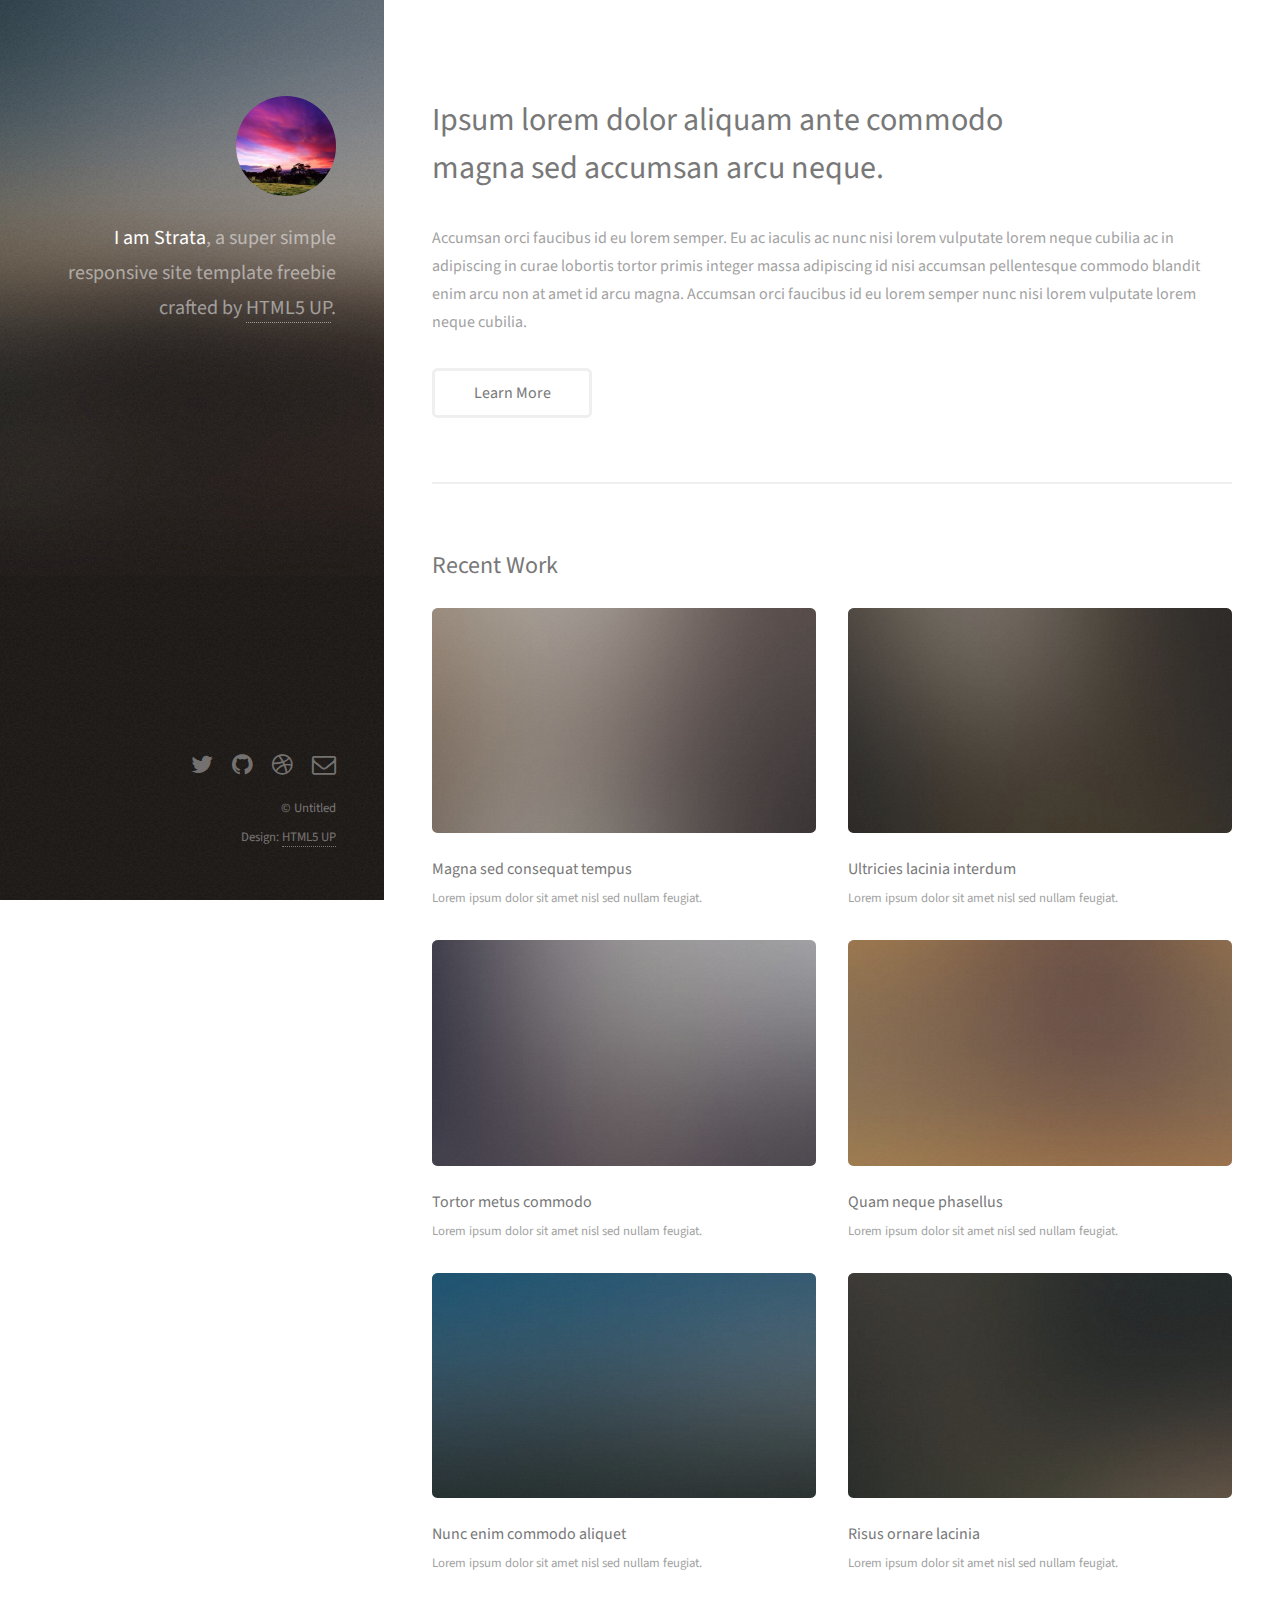
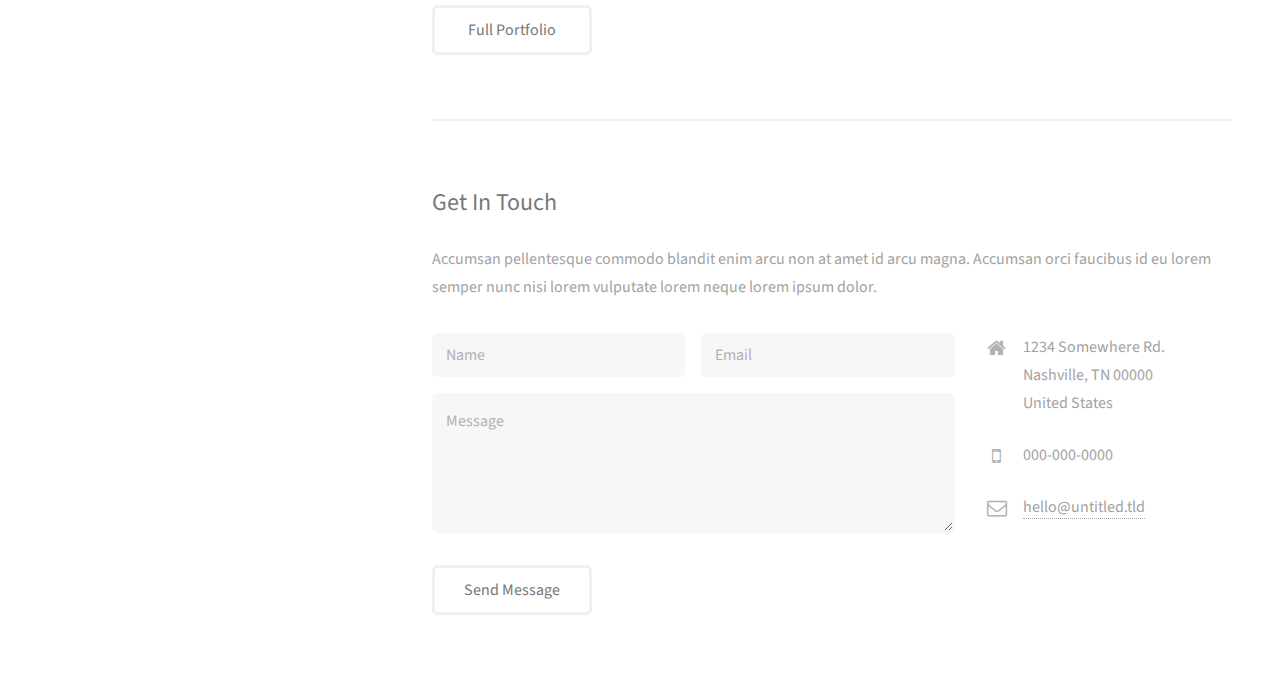
==== commit aba4092b: ":sparkle: アイコン追加" ====
--- a/index.html
+++ b/index.html
@@ -16,7 +16,7 @@
 		<!-- Header -->
 			<header id="header">
 				<div class="inner">
-					<a href="#" class="image avatar"><img src="images/avatar.jpg" alt="" /></a>
+					<a href="https://twitter.com/ni_san2000" class="image avatar"><img src="images/ni_san2000.jpg" alt="" /></a>
 					<h1><strong>I am Strata</strong>, a super simple<br />
 					responsive site template freebie<br />
 					crafted by <a href="http://html5up.net">HTML5 UP</a>.</h1>
@@ -460,4 +460,4 @@
 			<script src="assets/js/main.js"></script>
 
 	</body>
-</html>+</html>
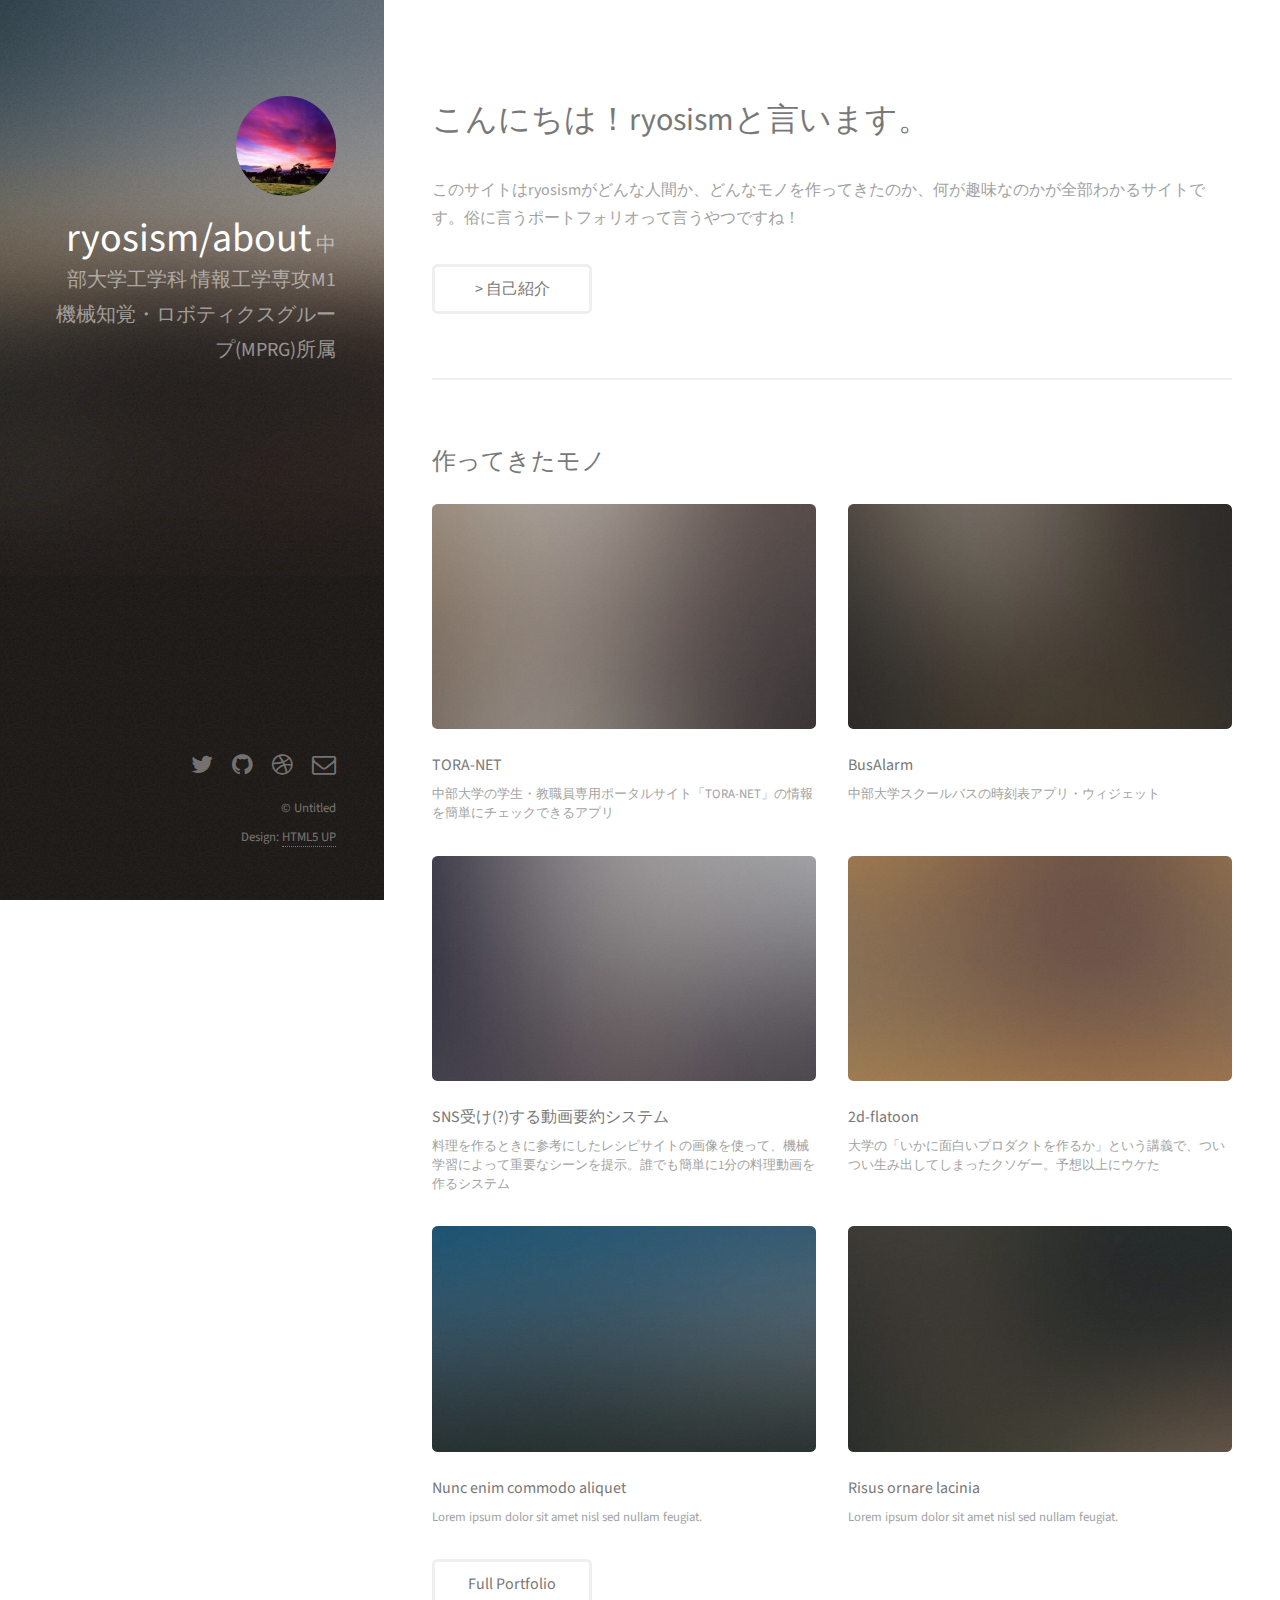
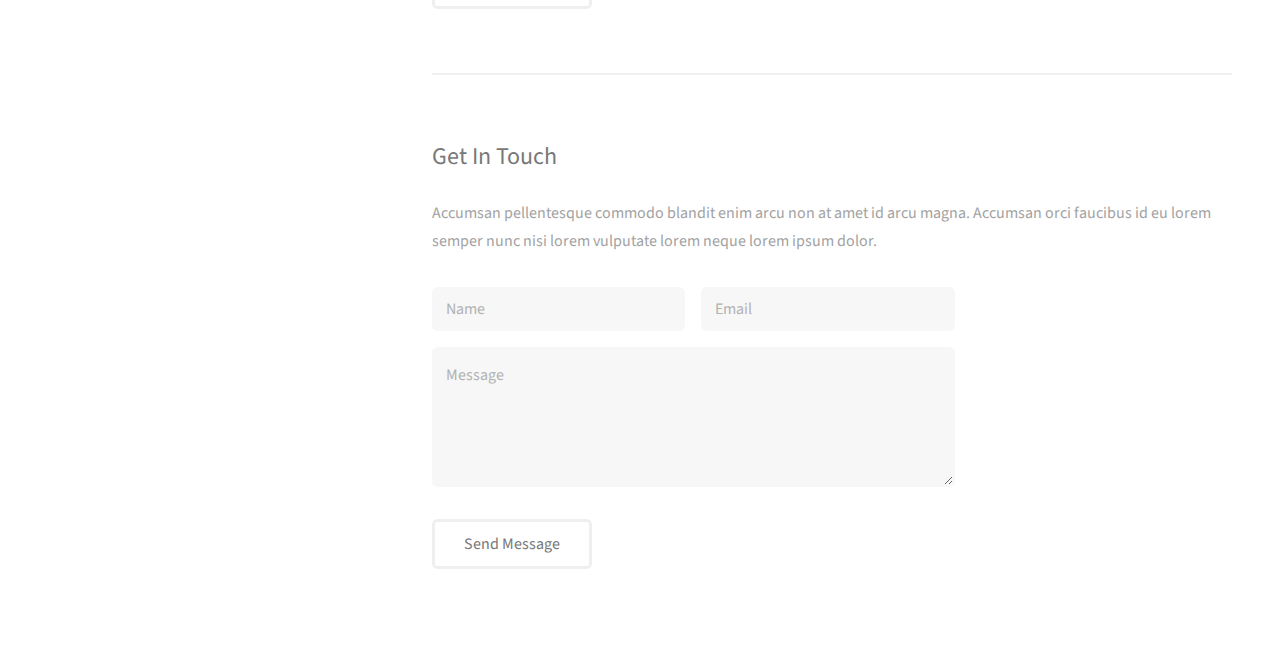
==== commit d769b59c: ":sparkle: テキストを追加" ====
--- a/index.html
+++ b/index.html
@@ -17,9 +17,11 @@
 			<header id="header">
 				<div class="inner">
 					<a href="https://twitter.com/ni_san2000" class="image avatar"><img src="images/ni_san2000.jpg" alt="" /></a>
-					<h1><strong>I am Strata</strong>, a super simple<br />
-					responsive site template freebie<br />
-					crafted by <a href="http://html5up.net">HTML5 UP</a>.</h1>
+					<h1>
+						<strong style="font-size:200%;">ryosism/about</strong><br><br>
+						中部大学工学科 情報工学専攻M1<br>
+						機械知覚・ロボティクスグループ(MPRG)所属
+					</h1>
 				</div>
 			</header>
 
@@ -29,38 +31,39 @@
 				<!-- One -->
 					<section id="one">
 						<header class="major">
-							<h2>Ipsum lorem dolor aliquam ante commodo<br />
-							magna sed accumsan arcu neque.</h2>
+							<h2>
+								こんにちは！ryosismと言います。
+							</h2>
 						</header>
-						<p>Accumsan orci faucibus id eu lorem semper. Eu ac iaculis ac nunc nisi lorem vulputate lorem neque cubilia ac in adipiscing in curae lobortis tortor primis integer massa adipiscing id nisi accumsan pellentesque commodo blandit enim arcu non at amet id arcu magna. Accumsan orci faucibus id eu lorem semper nunc nisi lorem vulputate lorem neque cubilia.</p>
+						<p>このサイトはryosismがどんな人間か、どんなモノを作ってきたのか、何が趣味なのかが全部わかるサイトです。俗に言うポートフォリオって言うやつですね！</p>
 						<ul class="actions">
-							<li><a href="#" class="button">Learn More</a></li>
+							<li><a href="#" class="button"> > 自己紹介</a></li>
 						</ul>
 					</section>
 
 				<!-- Two -->
 					<section id="two">
-						<h2>Recent Work</h2>
+						<h2>作ってきたモノ</h2>
 						<div class="row">
 							<article class="col-6 col-12-xsmall work-item">
 								<a href="images/fulls/01.jpg" class="image fit thumb"><img src="images/thumbs/01.jpg" alt="" /></a>
-								<h3>Magna sed consequat tempus</h3>
-								<p>Lorem ipsum dolor sit amet nisl sed nullam feugiat.</p>
+								<h3>TORA-NET</h3>
+								<p>中部大学の学生・教職員専用ポータルサイト「TORA-NET」の情報を簡単にチェックできるアプリ</p>
 							</article>
 							<article class="col-6 col-12-xsmall work-item">
 								<a href="images/fulls/02.jpg" class="image fit thumb"><img src="images/thumbs/02.jpg" alt="" /></a>
-								<h3>Ultricies lacinia interdum</h3>
-								<p>Lorem ipsum dolor sit amet nisl sed nullam feugiat.</p>
+								<h3>BusAlarm</h3>
+								<p>中部大学スクールバスの時刻表アプリ・ウィジェット</p>
 							</article>
 							<article class="col-6 col-12-xsmall work-item">
 								<a href="images/fulls/03.jpg" class="image fit thumb"><img src="images/thumbs/03.jpg" alt="" /></a>
-								<h3>Tortor metus commodo</h3>
-								<p>Lorem ipsum dolor sit amet nisl sed nullam feugiat.</p>
+								<h3>SNS受け(?)する動画要約システム</h3>
+								<p>料理を作るときに参考にしたレシピサイトの画像を使って、機械学習によって重要なシーンを提示。誰でも簡単に1分の料理動画を作るシステム</p>
 							</article>
 							<article class="col-6 col-12-xsmall work-item">
 								<a href="images/fulls/04.jpg" class="image fit thumb"><img src="images/thumbs/04.jpg" alt="" /></a>
-								<h3>Quam neque phasellus</h3>
-								<p>Lorem ipsum dolor sit amet nisl sed nullam feugiat.</p>
+								<h3>2d-flatoon</h3>
+								<p>大学の「いかに面白いプロダクトを作るか」という講義で、ついつい生み出してしまったクソゲー。予想以上にウケた</p>
 							</article>
 							<article class="col-6 col-12-xsmall work-item">
 								<a href="images/fulls/05.jpg" class="image fit thumb"><img src="images/thumbs/05.jpg" alt="" /></a>
@@ -93,24 +96,6 @@
 								</form>
 								<ul class="actions">
 									<li><input type="submit" value="Send Message" /></li>
-								</ul>
-							</div>
-							<div class="col-4 col-12-small">
-								<ul class="labeled-icons">
-									<li>
-										<h3 class="icon fa-home"><span class="label">Address</span></h3>
-										1234 Somewhere Rd.<br />
-										Nashville, TN 00000<br />
-										United States
-									</li>
-									<li>
-										<h3 class="icon fa-mobile"><span class="label">Phone</span></h3>
-										000-000-0000
-									</li>
-									<li>
-										<h3 class="icon fa-envelope-o"><span class="label">Email</span></h3>
-										<a href="#">hello@untitled.tld</a>
-									</li>
 								</ul>
 							</div>
 						</div>
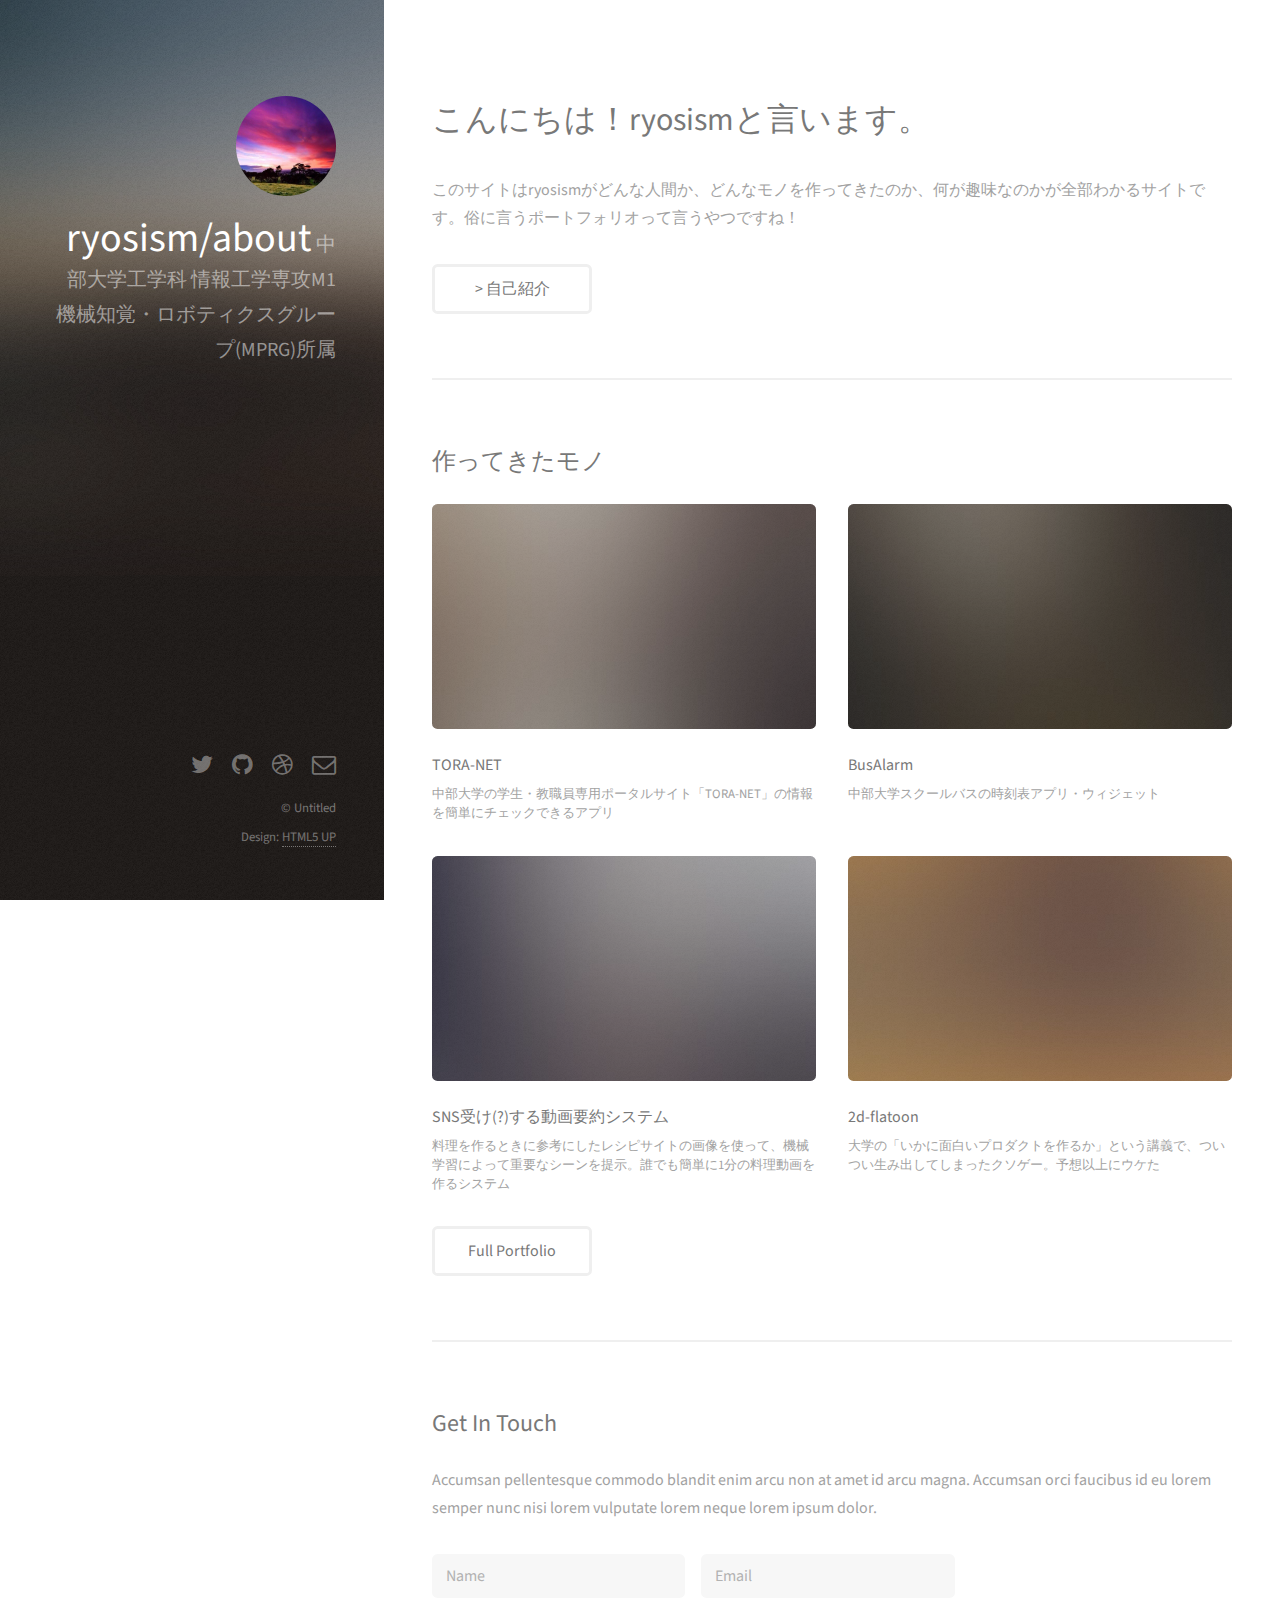
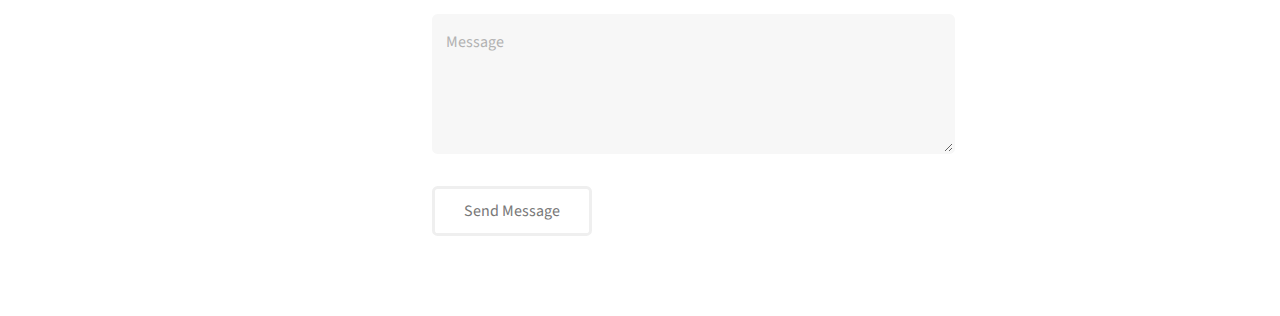
==== commit 088b6efa: ":fire: ひとまず使わないリンク下2つを削除" ====
--- a/index.html
+++ b/index.html
@@ -64,16 +64,6 @@
 								<a href="images/fulls/04.jpg" class="image fit thumb"><img src="images/thumbs/04.jpg" alt="" /></a>
 								<h3>2d-flatoon</h3>
 								<p>大学の「いかに面白いプロダクトを作るか」という講義で、ついつい生み出してしまったクソゲー。予想以上にウケた</p>
-							</article>
-							<article class="col-6 col-12-xsmall work-item">
-								<a href="images/fulls/05.jpg" class="image fit thumb"><img src="images/thumbs/05.jpg" alt="" /></a>
-								<h3>Nunc enim commodo aliquet</h3>
-								<p>Lorem ipsum dolor sit amet nisl sed nullam feugiat.</p>
-							</article>
-							<article class="col-6 col-12-xsmall work-item">
-								<a href="images/fulls/06.jpg" class="image fit thumb"><img src="images/thumbs/06.jpg" alt="" /></a>
-								<h3>Risus ornare lacinia</h3>
-								<p>Lorem ipsum dolor sit amet nisl sed nullam feugiat.</p>
 							</article>
 						</div>
 						<ul class="actions">
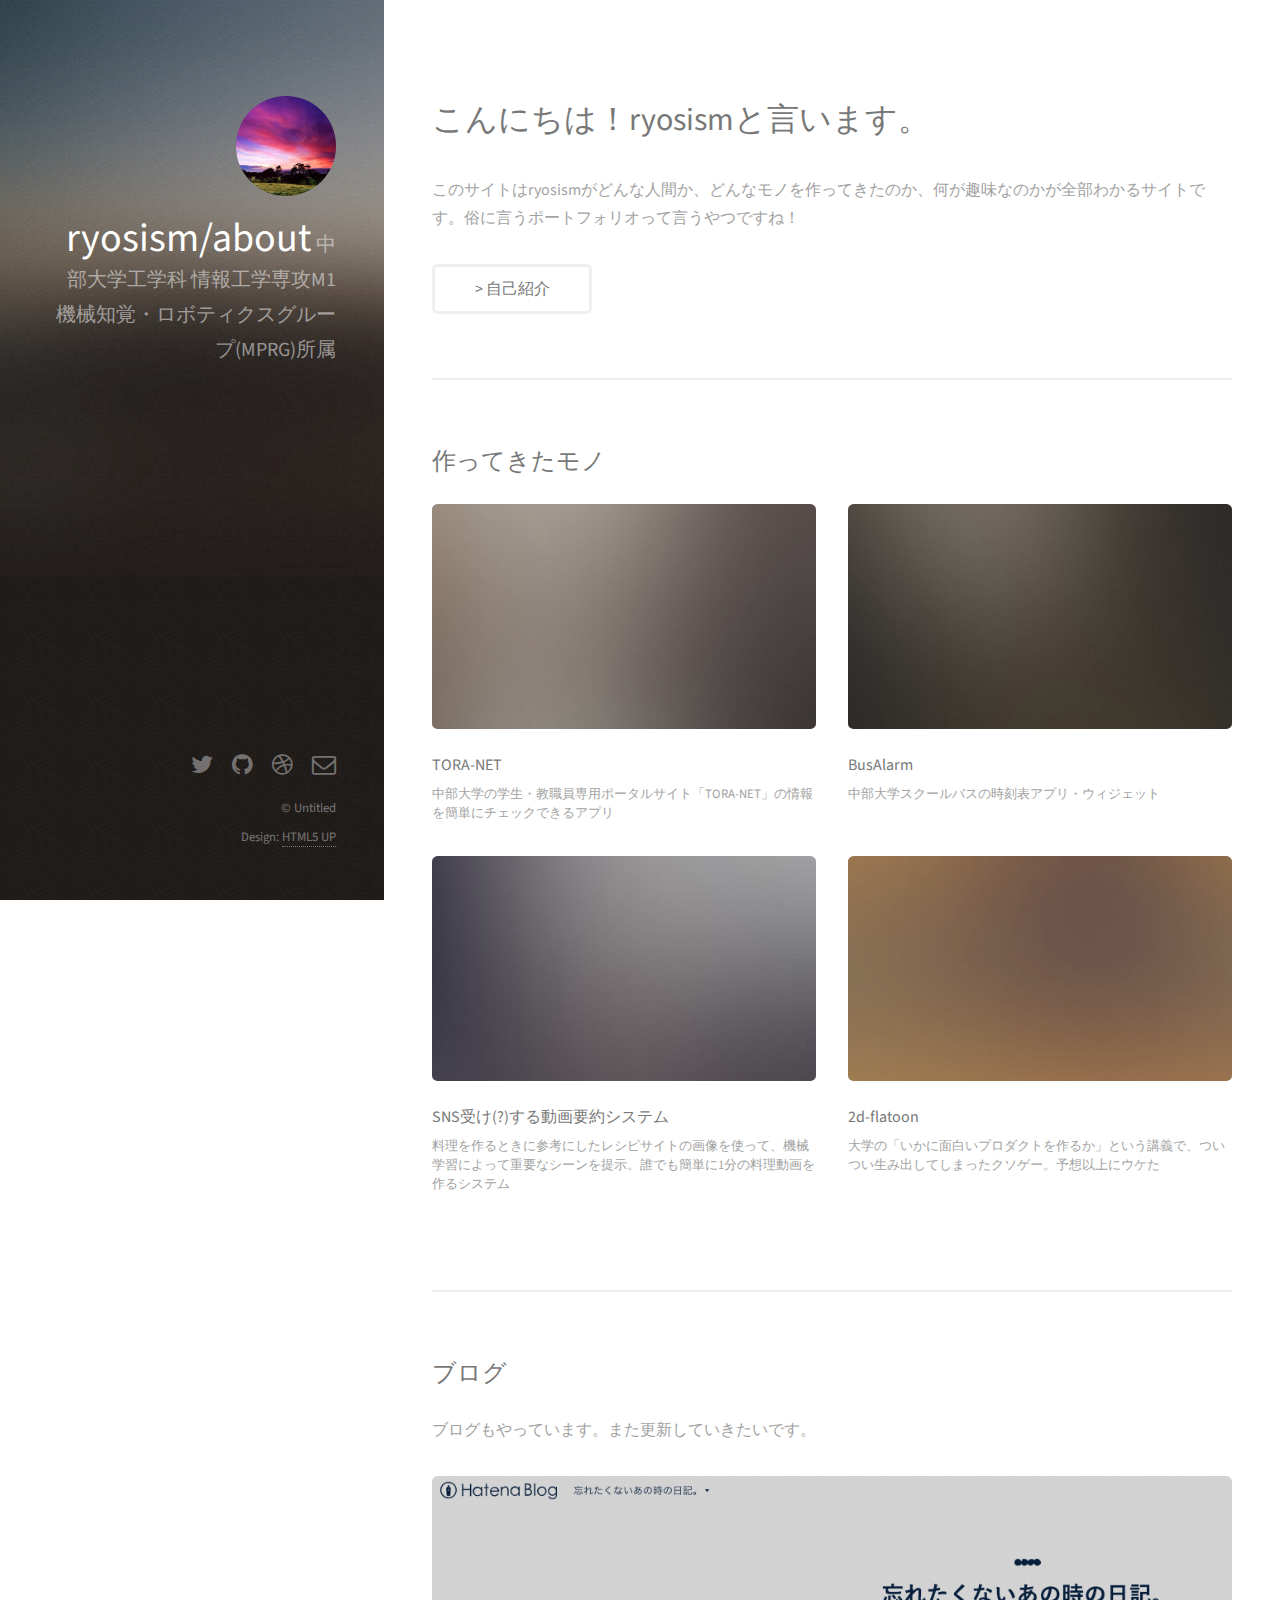
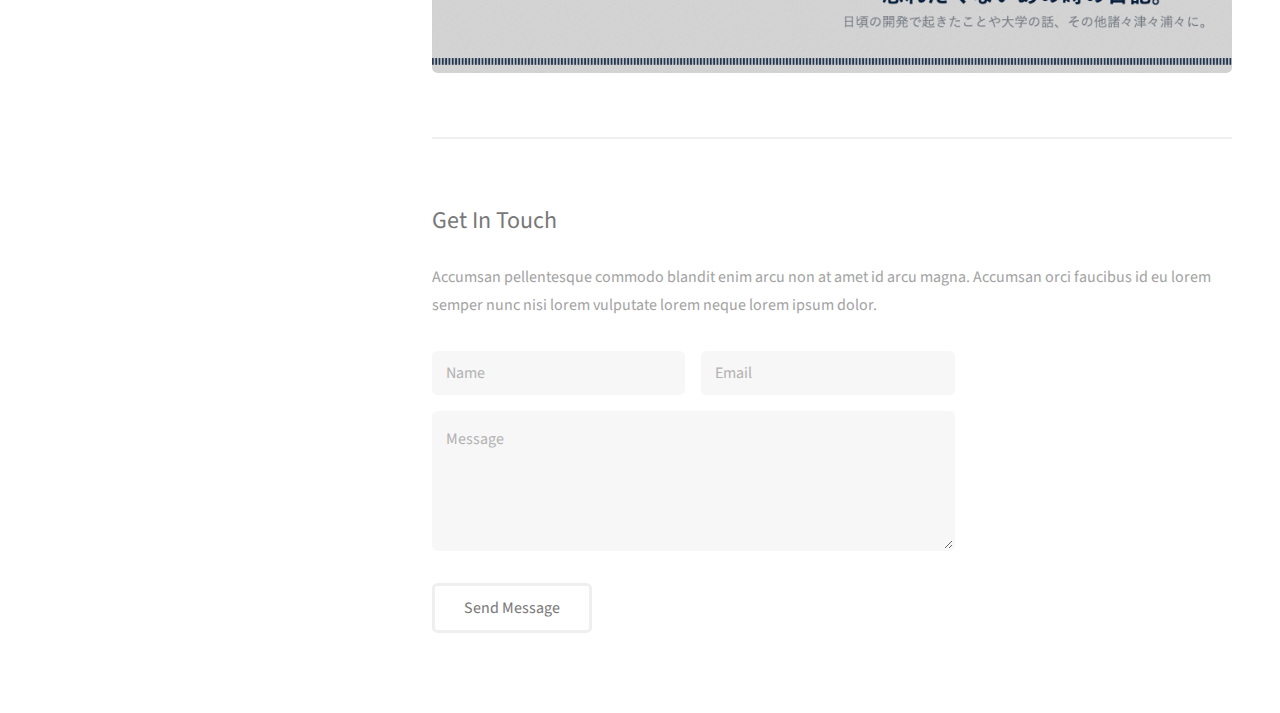
==== commit f802a8e9: ":sparkle: ブログを追加" ====
--- a/index.html
+++ b/index.html
@@ -66,13 +66,19 @@
 								<p>大学の「いかに面白いプロダクトを作るか」という講義で、ついつい生み出してしまったクソゲー。予想以上にウケた</p>
 							</article>
 						</div>
-						<ul class="actions">
-							<li><a href="#" class="button">Full Portfolio</a></li>
-						</ul>
 					</section>
 
+					<section id="three">
+						<h2>ブログ</h2>
+						<p>ブログもやっています。また更新していきたいです。</p>
+
+						<a href="http://niiisan2000.hatenablog.com/">
+						<div class="col-12"><span class="image fit thumb"><img src="images/blogs.png" alt="" /></span></div></a>
+
+					</section>
+
 				<!-- Three -->
-					<section id="three">
+					<section id="four">
 						<h2>Get In Touch</h2>
 						<p>Accumsan pellentesque commodo blandit enim arcu non at amet id arcu magna. Accumsan orci faucibus id eu lorem semper nunc nisi lorem vulputate lorem neque lorem ipsum dolor.</p>
 						<div class="row">
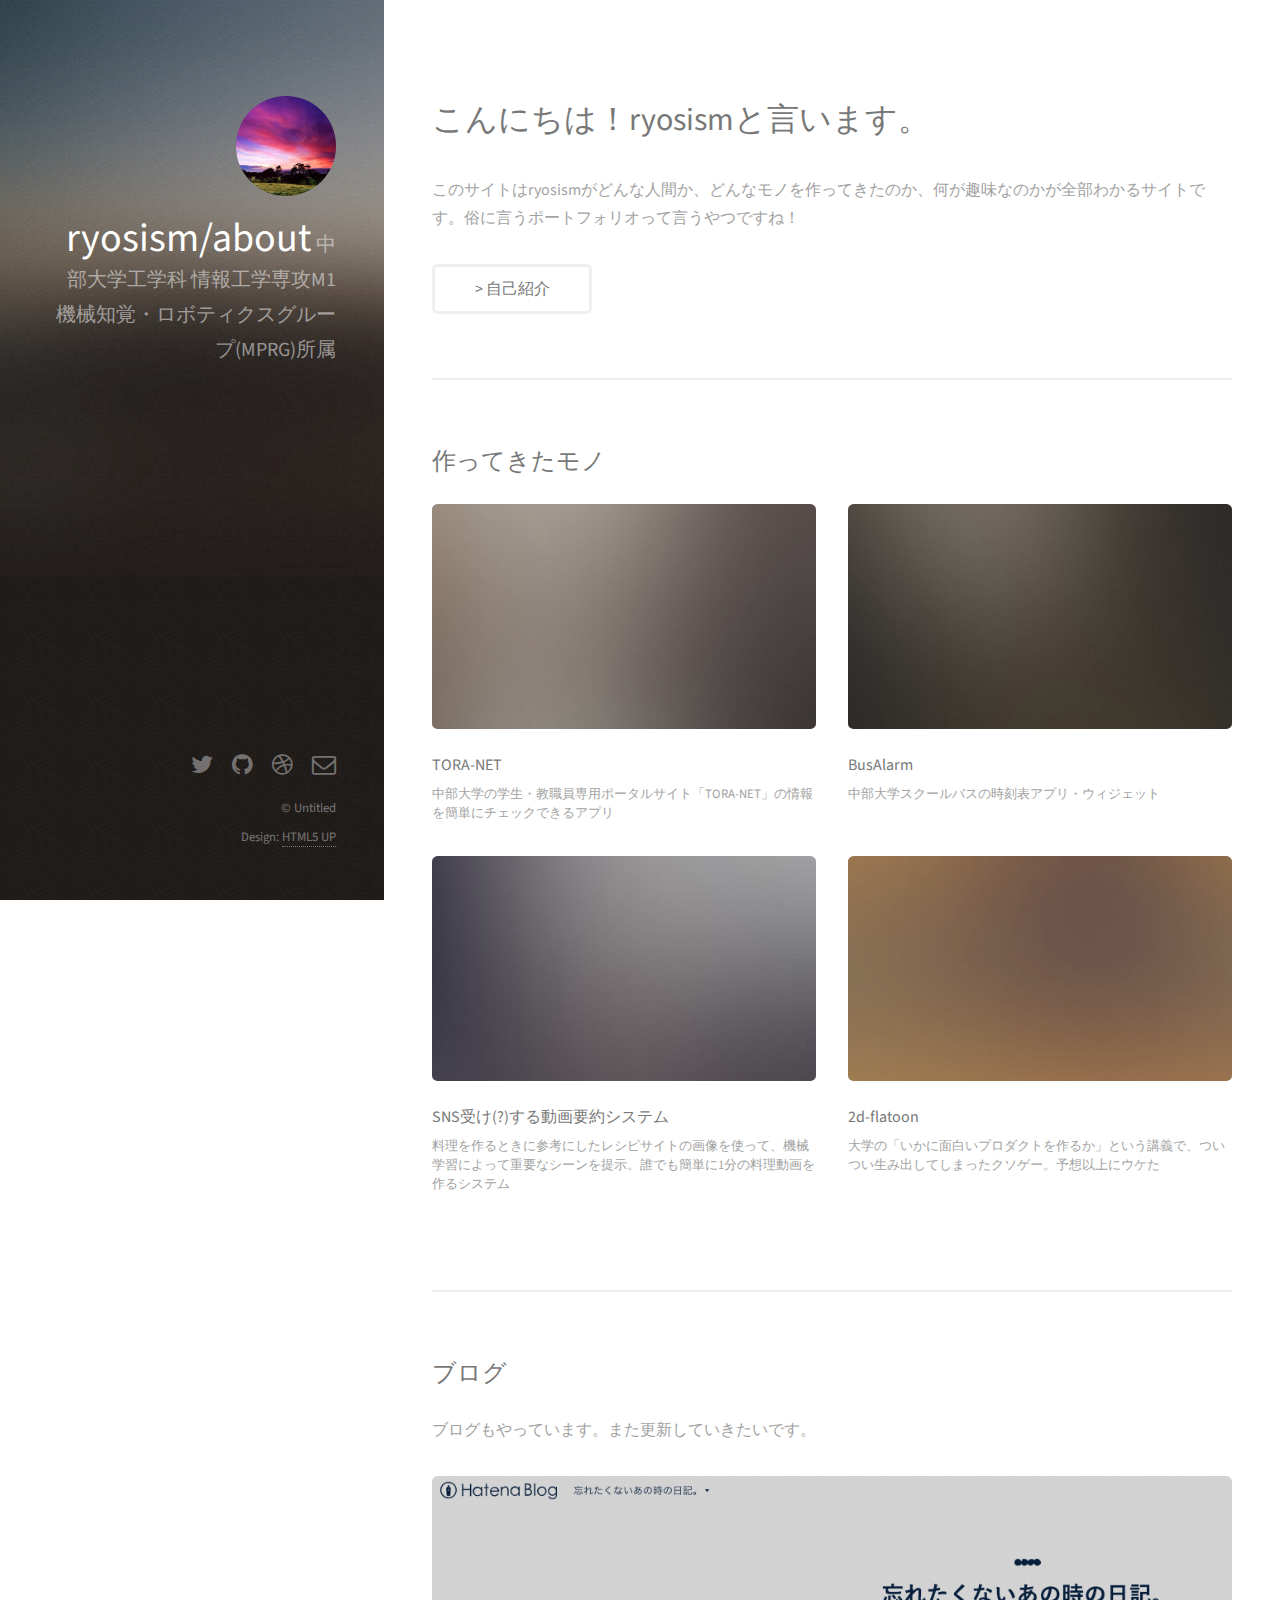
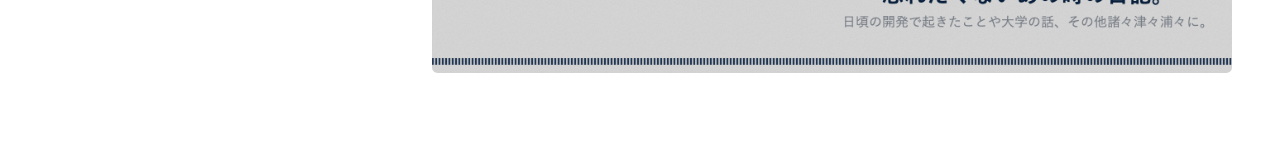
==== commit 8f00ad74: ":fire: ひとまずお問い合わせフォームはいらないんじゃ無いかな" ====
--- a/index.html
+++ b/index.html
@@ -78,7 +78,7 @@
 					</section>
 
 				<!-- Three -->
-					<section id="four">
+					<!-- <section id="four">
 						<h2>Get In Touch</h2>
 						<p>Accumsan pellentesque commodo blandit enim arcu non at amet id arcu magna. Accumsan orci faucibus id eu lorem semper nunc nisi lorem vulputate lorem neque lorem ipsum dolor.</p>
 						<div class="row">
@@ -95,7 +95,7 @@
 								</ul>
 							</div>
 						</div>
-					</section>
+					</section> -->
 
 				<!-- Four -->
 				<!--
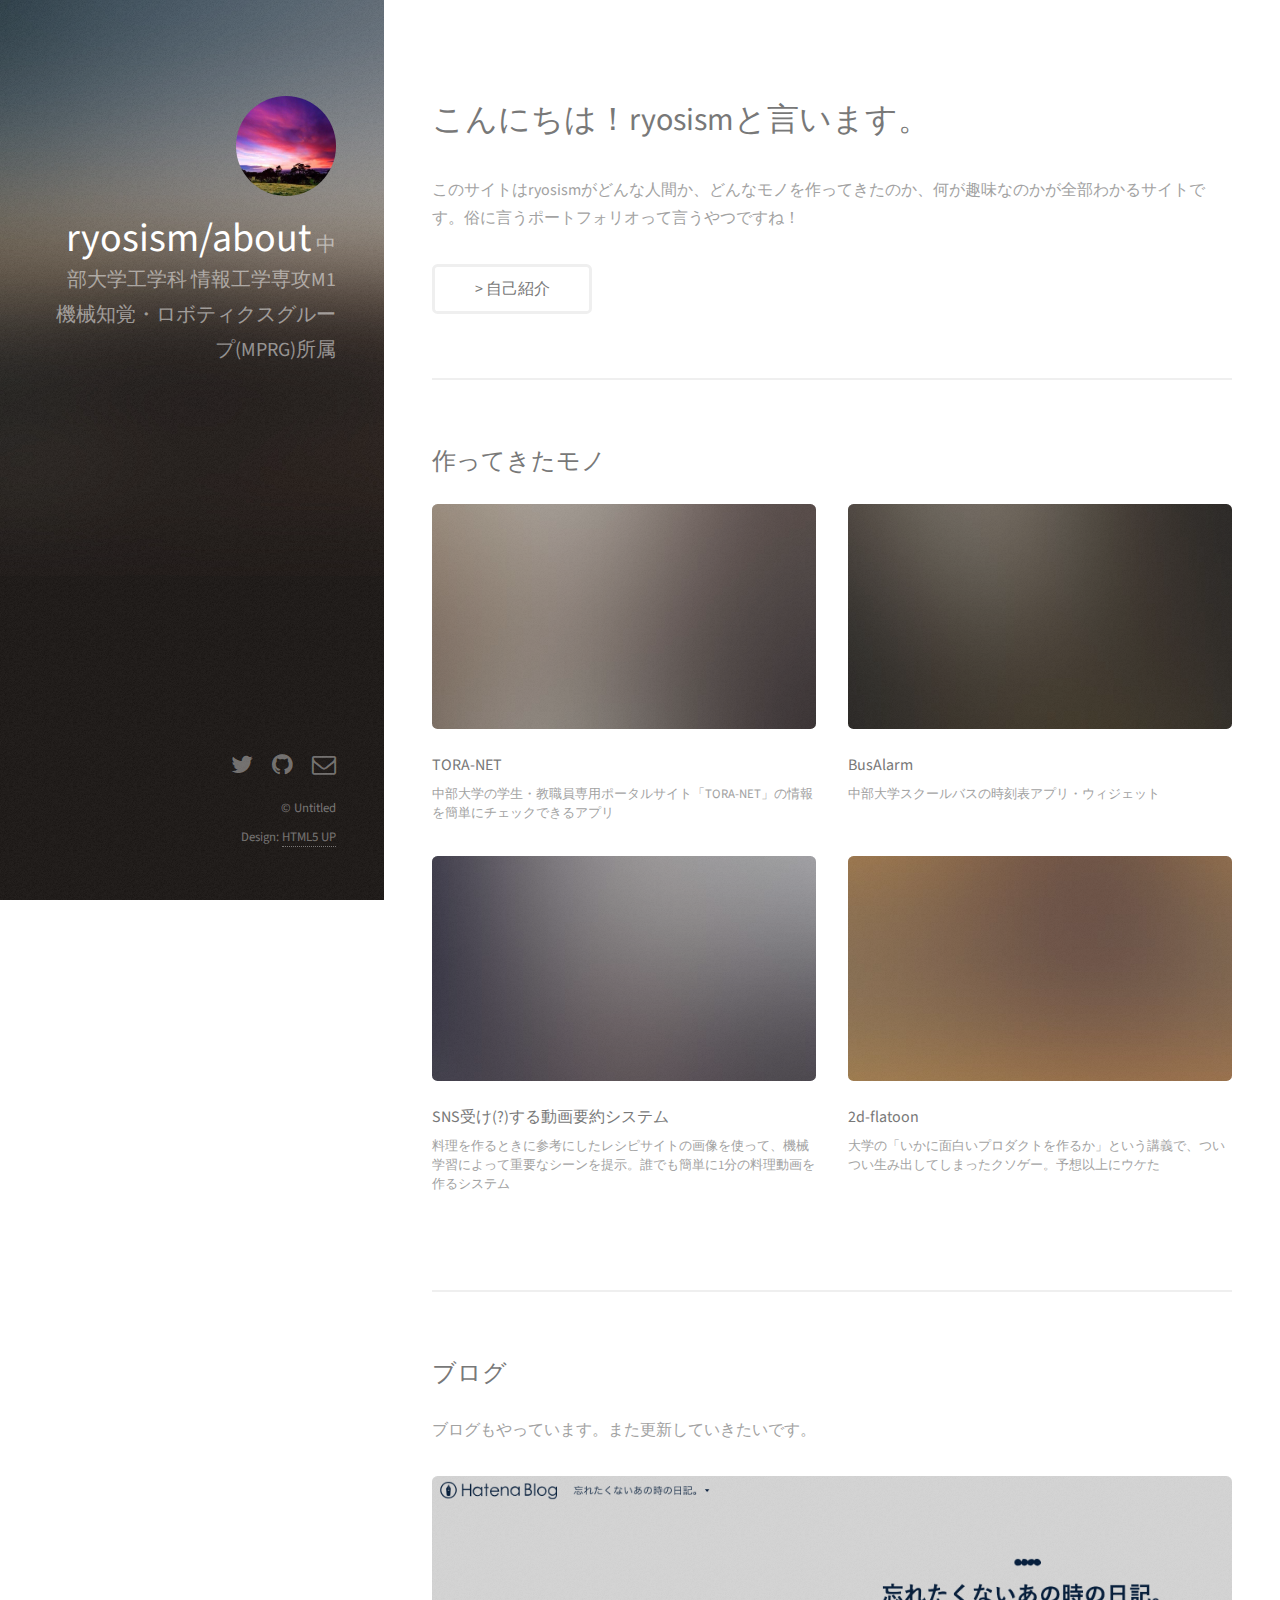
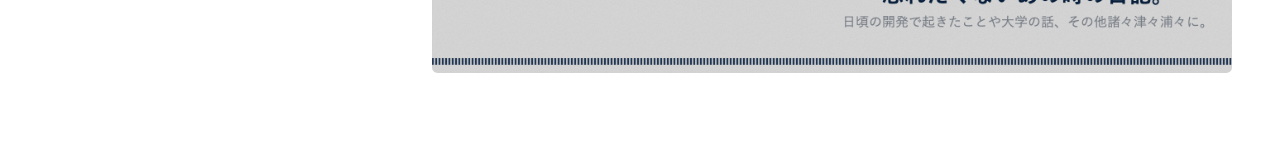
==== commit ea92152a: ":sparkle: SNSのリンクを追加" ====
--- a/index.html
+++ b/index.html
@@ -421,10 +421,9 @@
 			<footer id="footer">
 				<div class="inner">
 					<ul class="icons">
-						<li><a href="#" class="icon fa-twitter"><span class="label">Twitter</span></a></li>
-						<li><a href="#" class="icon fa-github"><span class="label">Github</span></a></li>
-						<li><a href="#" class="icon fa-dribbble"><span class="label">Dribbble</span></a></li>
-						<li><a href="#" class="icon fa-envelope-o"><span class="label">Email</span></a></li>
+						<li><a href="https://twitter.com/ni_san2000" class="icon fa-twitter"><span class="label">Twitter</span></a></li>
+						<li><a href="https://github.com/ryosism" class="icon fa-github"><span class="label">Github</span></a></li>
+						<li><a href="mailto:ryos@mprg.cs.chubu.ac.jp" class="icon fa-envelope-o"><span class="label">Email</span></a></li>
 					</ul>
 					<ul class="copyright">
 						<li>&copy; Untitled</li><li>Design: <a href="http://html5up.net">HTML5 UP</a></li>
